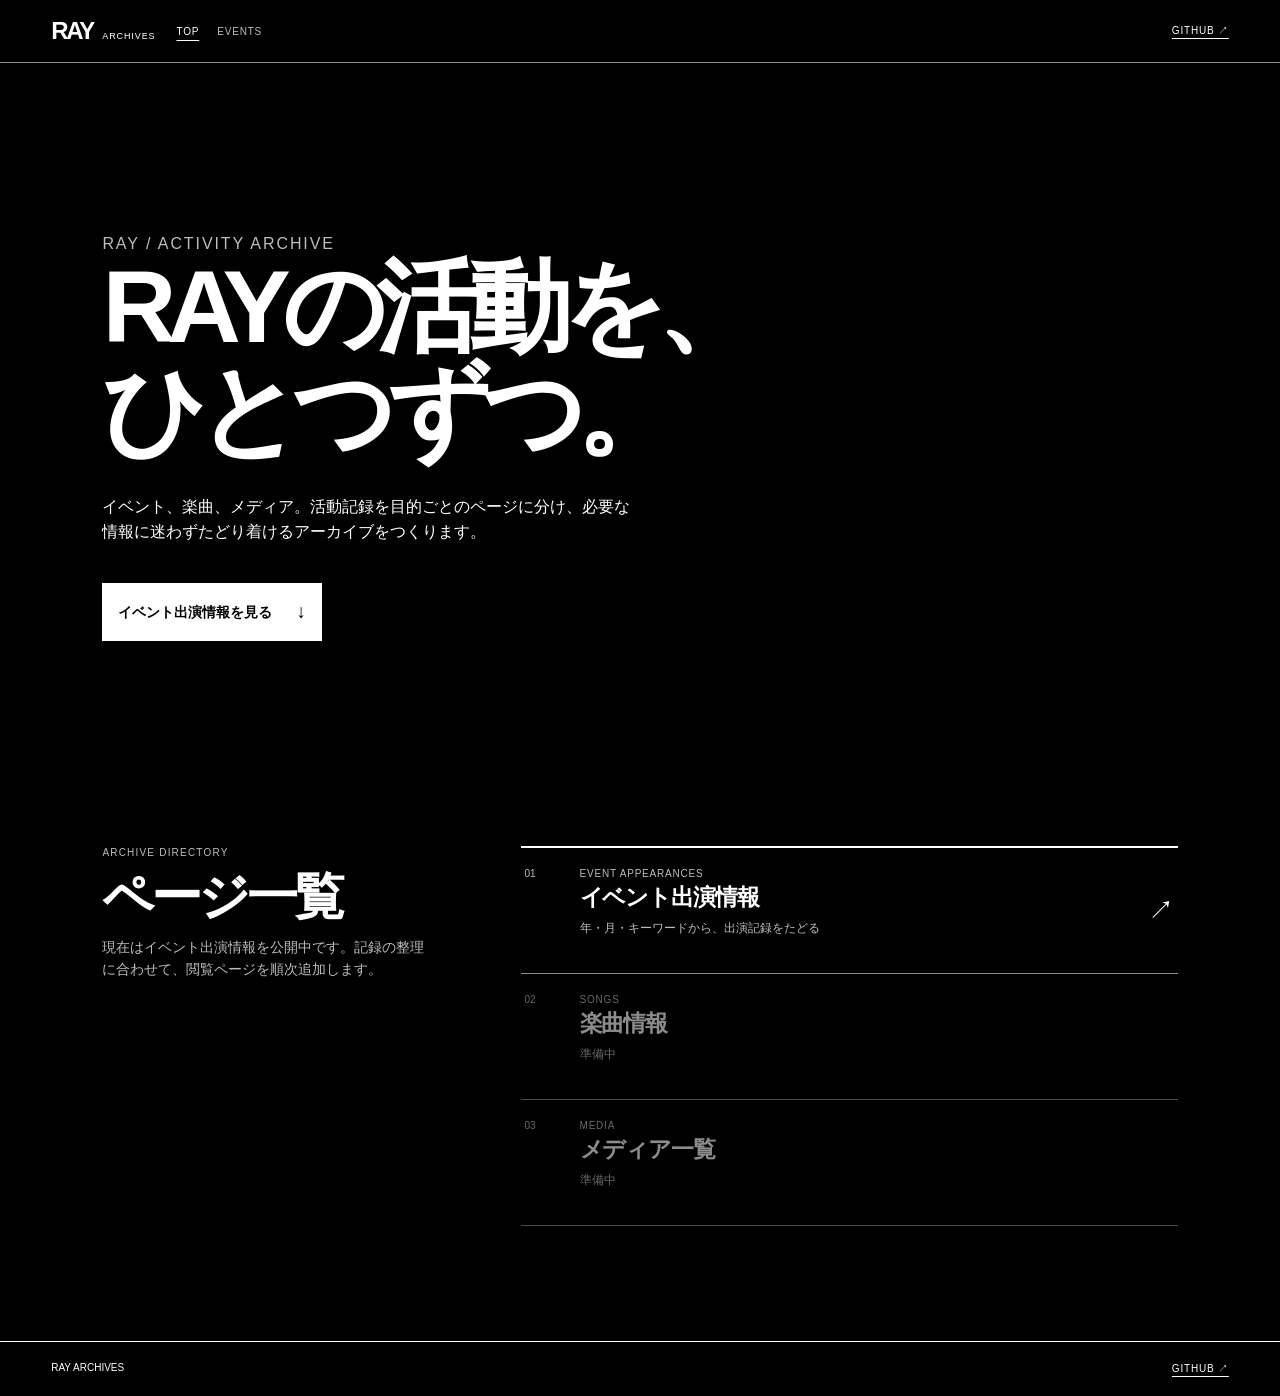
==== index.html @ 5d425201 "Refine event detail presentation" ====
<!doctype html>
<html lang="ja">
  <head>
    <meta charset="UTF-8" />
    <meta name="viewport" content="width=device-width, initial-scale=1.0" />
    <meta name="description" content="アイドルグループRAYの活動記録を分野ごとに閲覧できるアーカイブ" />
    <title>RAY Archives</title>
    <link rel="stylesheet" href="site.css?v=20261029-details" />
  </head>
  <body class="home-page">
    <a class="skip-link" href="#archive-pages">ページ一覧へ移動</a>
    <header class="site-header">
      <a class="wordmark" href="./" aria-label="RAY Archives トップ">RAY <span>ARCHIVES</span></a>
      <nav aria-label="主なページ"><a href="./" aria-current="page">TOP</a><a href="events/">EVENTS</a></nav>
      <a class="source-link" href="https://github.com/Hamaboh/RAY_Archives" target="_blank" rel="noreferrer">GITHUB ↗</a>
    </header>
    <main>
      <section class="home-hero" aria-labelledby="page-title"><p class="eyebrow">RAY / ACTIVITY ARCHIVE</p><h1 id="page-title">RAYの活動を、<br /><em>ひとつずつ。</em></h1><p>イベント、楽曲、メディア。活動記録を目的ごとのページに分け、必要な情報に迷わずたどり着けるアーカイブをつくります。</p><a class="primary-link" href="events/">イベント出演情報を見る <span>↓</span></a></section>
      <section id="archive-pages" class="archive-pages" aria-labelledby="archive-pages-title"><header><p class="eyebrow">ARCHIVE DIRECTORY</p><h2 id="archive-pages-title">ページ一覧</h2><p>現在はイベント出演情報を公開中です。記録の整理に合わせて、閲覧ページを順次追加します。</p></header><div class="page-grid"><a class="page-card page-card--active" href="events/"><span class="page-number">01</span><div><p>EVENT APPEARANCES</p><h3>イベント出演情報</h3><span class="page-card-copy">年・月・キーワードから、出演記録をたどる</span></div><b aria-hidden="true">↗</b></a><article class="page-card page-card--planned"><span class="page-number">02</span><div><p>SONGS</p><h3>楽曲情報</h3><span class="page-card-copy">準備中</span></div></article><article class="page-card page-card--planned"><span class="page-number">03</span><div><p>MEDIA</p><h3>メディア一覧</h3><span class="page-card-copy">準備中</span></div></article></div></section>
    </main>
    <footer><p>RAY ARCHIVES</p><a href="https://github.com/Hamaboh/RAY_Archives" target="_blank" rel="noreferrer">GITHUB ↗</a></footer>
  </body>
</html>
---- site.css ----
:root { --black:#000; --white:#fff; --line:rgba(255,255,255,.55); --subtle:rgba(255,255,255,.74); --max:1400px; }
* { box-sizing:border-box; }
html { scroll-behavior:smooth; }
body { margin:0; background:var(--black); color:var(--white); font:14px/1.6 "Meiryo UI",Meiryo,"Yu Gothic UI",sans-serif; }
a { color:inherit; }
button,input { font:inherit; }
.skip-link { position:fixed; z-index:60; top:-4rem; left:1rem; padding:.55rem .8rem; background:var(--white); color:var(--black); font-weight:700; }
.skip-link:focus { top:1rem; }

.site-header { position:sticky; top:0; z-index:40; display:flex; align-items:center; gap:21px; min-height:63px; padding:0 clamp(18px,4vw,60px); border-bottom:1px solid var(--line); background:rgba(0,0,0,.96); backdrop-filter:blur(14px); }
.wordmark { flex-shrink:0; text-decoration:none; font:800 24px/1 "Meiryo UI",Meiryo,sans-serif; letter-spacing:-.09em; }
.wordmark span { margin-left:5px; font:500 9px/1 "Meiryo UI",Meiryo,sans-serif; letter-spacing:.1em; }
.site-header nav { display:flex; gap:18px; }
.site-header nav a,.source-link,footer a { color:var(--subtle); font:500 10px "Meiryo UI",Meiryo,sans-serif; letter-spacing:.08em; text-decoration:none; }
.site-header nav a[aria-current="page"] { color:var(--white); text-decoration:underline; text-underline-offset:5px; }
.source-link { margin-left:auto; color:var(--white); text-decoration:underline; text-underline-offset:4px; }

main { max-width:var(--max); margin:auto; }
.eyebrow { margin:0 0 12px; color:var(--subtle); font:500 10px/1.3 "Meiryo UI",Meiryo,sans-serif; letter-spacing:.12em; }
.home-hero { padding:clamp(72px,11vw,180px) clamp(18px,8vw,125px) clamp(66px,9vw,130px); background:var(--black); }
.home-hero h1,.page-hero h1 { max-width:920px; margin:0; font:800 clamp(51px,8vw,115px)/1.02 "Meiryo UI",Meiryo,sans-serif; letter-spacing:-.09em; }
.home-hero h1 em { color:var(--white); font-style:normal; }
.home-hero > p { max-width:530px; margin:30px 0 0; font-size:16px; }
.primary-link { display:inline-flex; gap:24px; align-items:center; margin-top:38px; padding:13px 15px; border:1px solid var(--white); background:var(--white); color:var(--black); font-weight:700; text-decoration:none; }
.primary-link:hover { background:var(--black); color:var(--white); }
.primary-link span { font-size:19px; }

.archive-pages { display:grid; grid-template-columns:minmax(240px,.7fr) minmax(0,1.4fr); gap:clamp(30px,7vw,110px); padding:clamp(45px,7vw,105px) clamp(18px,8vw,125px) clamp(70px,9vw,135px); background:var(--black); }
.archive-pages h2 { margin:0; font:800 clamp(34px,4vw,57px)/1 "Meiryo UI",Meiryo,sans-serif; letter-spacing:-.07em; }
.archive-pages header > p:last-child { color:var(--subtle); }
.page-grid { border-top:2px solid var(--white); }
.page-card { display:grid; grid-template-columns:43px minmax(0,1fr) auto; gap:12px; min-height:126px; padding:20px 4px; border-bottom:1px solid var(--line); text-decoration:none; }
.page-card--active { cursor:pointer; }
.page-card--active:hover { margin:0 -14px; padding-right:18px; padding-left:18px; background:var(--white); color:var(--black); }
.page-number { color:var(--subtle); font:10px "Meiryo UI",Meiryo,sans-serif; }
.page-card p { margin:0 0 4px; color:var(--subtle); font:10px "Meiryo UI",Meiryo,sans-serif; letter-spacing:.08em; }
.page-card--active:hover p,.page-card--active:hover .page-number,.page-card--active:hover .page-card-copy { color:var(--black); }
.page-card h3 { margin:0; font:800 23px/1.25 "Meiryo UI",Meiryo,sans-serif; letter-spacing:-.045em; }
.page-card-copy { display:block; margin-top:7px; color:var(--subtle); font-size:12px; }
.page-card b { align-self:center; font:400 26px/1 "Meiryo UI",Meiryo,sans-serif; }
.page-card--planned { opacity:.55; }

.page-hero { display:grid; grid-template-columns:minmax(0,1fr) minmax(250px,.47fr); gap:clamp(35px,9vw,145px); align-items:end; padding:clamp(54px,8vw,120px) clamp(18px,8vw,125px) clamp(37px,5vw,70px); background:var(--black); }
.page-hero h1 { font-size:clamp(49px,7vw,96px); }
.page-hero--events h1 { color:var(--white); }
.hero-copy > p { margin:0; font-size:15px; }
.event-summary { display:flex; gap:26px; margin:32px 0 0; padding-top:14px; border-top:1px solid var(--line); }
.event-summary div { min-width:90px; }
.event-summary dt { color:var(--subtle); font:10px "Meiryo UI",Meiryo,sans-serif; letter-spacing:.07em; }
.event-summary dd { margin:2px 0 0; font:800 28px/1 "Meiryo UI",Meiryo,sans-serif; letter-spacing:-.06em; }

.event-controls { display:flex; justify-content:space-between; align-items:end; gap:25px; padding:18px clamp(18px,8vw,125px) 26px; background:var(--black); }
.search-box { display:grid; flex:1; max-width:630px; gap:5px; }
.search-box span { color:var(--subtle); font:10px "Meiryo UI",Meiryo,sans-serif; letter-spacing:.1em; }
.search-box input { width:100%; height:39px; padding:0 10px; border:1px solid var(--white); border-radius:0; outline:0; background:var(--black); color:var(--white); }
.search-box input:focus { box-shadow:0 0 0 2px var(--white); }
.control-note { margin-bottom:7px; color:var(--subtle); font-size:11px; }
.control-note kbd { padding:1px 4px; border:1px solid var(--white); background:var(--black); color:var(--white); font:10px "Meiryo UI",Meiryo,sans-serif; }

.event-layout { display:grid; grid-template-columns:minmax(250px,.32fr) minmax(0,1fr); align-items:start; gap:clamp(22px,4vw,56px); background:var(--black); }
.event-years { position:sticky; top:63px; max-height:calc(100vh - 63px); overflow-x:hidden; overflow-y:auto; padding:29px 0 36px clamp(18px,4vw,60px); background:var(--black); }
.year-nav { display:grid; gap:5px; margin-top:12px; }
.year-nav button { display:flex; justify-content:space-between; align-items:center; gap:10px; width:100%; padding:10px 14px; border:0; border-radius:3px; background:#111; color:var(--white); cursor:pointer; text-align:left; transition:background .16s ease,color .16s ease,transform .16s ease; }
.year-nav button[aria-current="true"],.year-nav button:hover { background:var(--white); color:var(--black); transform:translateX(3px); }
.year-nav span { font:700 13px/1.4 "Meiryo UI",Meiryo,sans-serif; }
.year-nav b { color:inherit; font:10px "Meiryo UI",Meiryo,sans-serif; }
.event-results { min-height:740px; padding:32px clamp(18px,5vw,82px) 95px 0; }
.results-header { padding:0 0 8px; }
.results-header h2 { margin:0; font:800 clamp(31px,4vw,55px)/1.05 "Meiryo UI",Meiryo,sans-serif; letter-spacing:-.075em; }
.results-header p:last-child { max-width:580px; margin:14px 0 0; color:var(--subtle); font-size:12px; }
.event-month { margin-top:31px; }
.event-month > header { display:flex; align-items:baseline; gap:10px; padding:0 0 5px; }
.event-month > header p,.event-month > header h3,.event-month > header span { margin:0; }
.event-month > header p,.event-month > header span { color:var(--subtle); font:10px "Meiryo UI",Meiryo,sans-serif; }
.event-month > header h3 { font:800 23px/1 "Meiryo UI",Meiryo,sans-serif; letter-spacing:-.06em; }
.event-month > header span { margin-left:auto!important; }
.event-records { display:grid; gap:5px; margin-top:9px; }
.event-card { display:grid; grid-template-columns:50px minmax(0,1fr) minmax(180px,.72fr); gap:12px; align-items:start; padding:9px 12px; border:0; border-radius:4px; background:rgba(255,255,255,.07); transition:background .16s ease,color .16s ease; }
.event-card:hover { background:var(--white); color:var(--black); }
.event-card time { display:grid; align-content:start; gap:0; color:var(--subtle); font:9px "Meiryo UI",Meiryo,sans-serif; }
.event-card time strong { color:var(--white); font:800 22px/.98 "Meiryo UI",Meiryo,sans-serif; letter-spacing:-.08em; }
.event-card:hover time,.event-card:hover time strong,.event-card:hover .event-venue { color:var(--black); }
.event-card time small { margin-top:2px; font:9px "Meiryo UI",Meiryo,sans-serif; }
.event-main h3 { margin:0; font:700 14px/1.4 "Meiryo UI",Meiryo,sans-serif; }
.event-venue { margin:1px 0 0; color:var(--subtle); font-size:11px; line-height:1.35; }
.event-side { align-self:center; min-width:0; }
.event-performers { display:flex; flex-wrap:wrap; justify-content:flex-end; gap:4px; margin:0; padding:0; list-style:none; }
.event-performers li { max-width:100%; padding:2px 5px; border:1px solid rgba(255,255,255,.34); border-radius:2px; color:var(--subtle); font-size:10px; line-height:1.25; overflow-wrap:anywhere; }
.event-card:hover .event-performers li { border-color:rgba(0,0,0,.42); color:var(--black); }
.event-status { display:inline-block; margin-left:7px; padding:1px 4px; border:1px solid var(--white); color:var(--white); font:9px "Meiryo UI",Meiryo,sans-serif; vertical-align:1px; }
.event-card:hover .event-status { border-color:var(--black); color:var(--black); }
.event-topics { margin-top:7px; padding:7px 9px; border-left:1px solid var(--line); background:rgba(255,255,255,.045); }
.event-topics p { margin:0 0 3px; color:var(--subtle); font:9px "Meiryo UI",Meiryo,sans-serif; letter-spacing:.1em; }
.event-topics ul { display:grid; gap:2px; margin:0; padding:0; list-style:none; }
.event-topics li { position:relative; padding-left:10px; color:var(--subtle); font-size:10px; line-height:1.4; }
.event-topics li::before { position:absolute; left:0; content:'·'; color:var(--white); }
.event-card:hover .event-topics { border-color:rgba(0,0,0,.5); background:rgba(0,0,0,.05); }
.event-card:hover .event-topics p,.event-card:hover .event-topics li { color:var(--black); }
.event-details { margin-top:3px; }
.event-details summary { width:max-content; color:var(--white); cursor:pointer; font-size:10px; text-decoration:underline; text-underline-offset:3px; }
.event-card:hover .event-details summary,.event-card:hover .event-source,.event-card:hover .event-details-grid dt { color:var(--black); }
.event-details-grid { display:grid; grid-template-columns:1fr; gap:8px; margin-top:9px; padding:10px; border:0; border-radius:3px; background:rgba(255,255,255,.1); }
.event-card:hover .event-details-grid { background:rgba(0,0,0,.08); }
.event-details-grid div { min-width:0; }
.event-details-grid dt { color:var(--subtle); font:9px "Meiryo UI",Meiryo,sans-serif; }
.event-details-grid dd { margin:2px 0 0; font-size:11px; line-height:1.5; overflow-wrap:anywhere; white-space:normal; }
.event-source { display:inline-block; margin-top:9px; color:var(--white); font:10px "Meiryo UI",Meiryo,sans-serif; text-underline-offset:4px; }
.empty-state { padding:48px 0; color:var(--subtle); }

footer { display:flex; justify-content:space-between; gap:20px; padding:20px clamp(18px,4vw,60px); border-top:1px solid var(--white); background:var(--black); color:var(--white); font:10px "Meiryo UI",Meiryo,sans-serif; }
footer p { margin:0; }
footer a { color:var(--white); text-decoration:underline; text-underline-offset:4px; }

@media (max-width:760px) {
  .site-header { min-height:57px; }
  .site-header nav { gap:12px; }
  .source-link { display:none; }
  .home-hero { padding-top:72px; }
  .home-hero > p { font-size:14px; }
  .archive-pages,.page-hero { grid-template-columns:1fr; gap:26px; }
  .archive-pages { padding-top:50px; }
  .page-hero { padding-top:57px; }
  .event-controls { display:block; }
  .control-note { margin-top:11px; }
  .event-layout { display:block; }
  .event-years { position:static; max-height:none; padding:24px 18px 0; }
  .year-nav { grid-template-columns:repeat(4,minmax(0,1fr)); gap:5px; }
  .year-nav button { min-height:42px; padding:9px 8px; }
  .year-nav button[data-year="all"] { grid-column:1 / -1; }
  .year-nav button[aria-current="true"],.year-nav button:hover { padding-left:8px; }
  .year-nav b { display:none; }
  .event-results { min-height:600px; padding:29px 18px 65px; }
  .event-month { margin-top:25px; }
  .event-card { grid-template-columns:46px minmax(0,1fr); gap:10px; }
  .event-card time strong { font-size:21px; }
  .event-side { grid-column:2; align-self:auto; }
  .event-performers { justify-content:flex-start; }
  footer { display:block; }
  footer>* { display:block; margin:7px 0!important; }
}
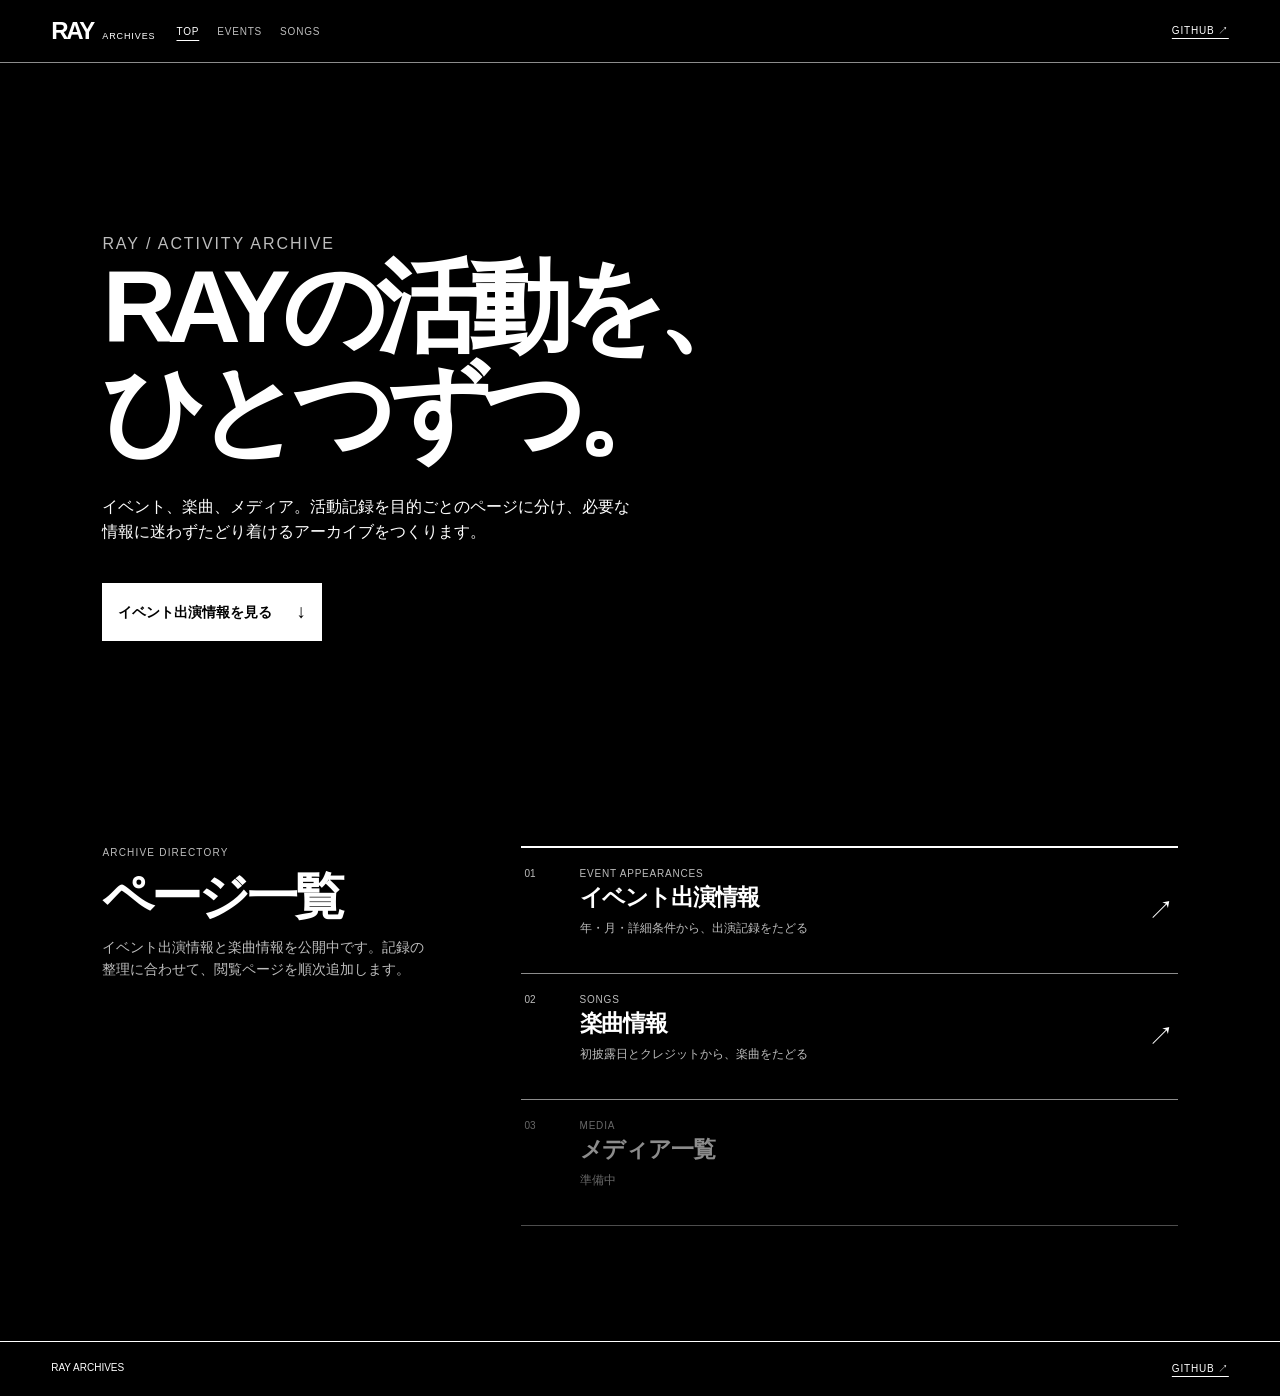
==== commit a15a8803: "Add song archive and sync event filters" ====
--- a/index.html
+++ b/index.html
@@ -11,12 +11,12 @@
     <a class="skip-link" href="#archive-pages">ページ一覧へ移動</a>
     <header class="site-header">
       <a class="wordmark" href="./" aria-label="RAY Archives トップ">RAY <span>ARCHIVES</span></a>
-      <nav aria-label="主なページ"><a href="./" aria-current="page">TOP</a><a href="events/">EVENTS</a></nav>
+      <nav aria-label="主なページ"><a href="./" aria-current="page">TOP</a><a href="events/">EVENTS</a><a href="songs/">SONGS</a></nav>
       <a class="source-link" href="https://github.com/Hamaboh/RAY_Archives" target="_blank" rel="noreferrer">GITHUB ↗</a>
     </header>
     <main>
       <section class="home-hero" aria-labelledby="page-title"><p class="eyebrow">RAY / ACTIVITY ARCHIVE</p><h1 id="page-title">RAYの活動を、<br /><em>ひとつずつ。</em></h1><p>イベント、楽曲、メディア。活動記録を目的ごとのページに分け、必要な情報に迷わずたどり着けるアーカイブをつくります。</p><a class="primary-link" href="events/">イベント出演情報を見る <span>↓</span></a></section>
-      <section id="archive-pages" class="archive-pages" aria-labelledby="archive-pages-title"><header><p class="eyebrow">ARCHIVE DIRECTORY</p><h2 id="archive-pages-title">ページ一覧</h2><p>現在はイベント出演情報を公開中です。記録の整理に合わせて、閲覧ページを順次追加します。</p></header><div class="page-grid"><a class="page-card page-card--active" href="events/"><span class="page-number">01</span><div><p>EVENT APPEARANCES</p><h3>イベント出演情報</h3><span class="page-card-copy">年・月・キーワードから、出演記録をたどる</span></div><b aria-hidden="true">↗</b></a><article class="page-card page-card--planned"><span class="page-number">02</span><div><p>SONGS</p><h3>楽曲情報</h3><span class="page-card-copy">準備中</span></div></article><article class="page-card page-card--planned"><span class="page-number">03</span><div><p>MEDIA</p><h3>メディア一覧</h3><span class="page-card-copy">準備中</span></div></article></div></section>
+      <section id="archive-pages" class="archive-pages" aria-labelledby="archive-pages-title"><header><p class="eyebrow">ARCHIVE DIRECTORY</p><h2 id="archive-pages-title">ページ一覧</h2><p>イベント出演情報と楽曲情報を公開中です。記録の整理に合わせて、閲覧ページを順次追加します。</p></header><div class="page-grid"><a class="page-card page-card--active" href="events/"><span class="page-number">01</span><div><p>EVENT APPEARANCES</p><h3>イベント出演情報</h3><span class="page-card-copy">年・月・詳細条件から、出演記録をたどる</span></div><b aria-hidden="true">↗</b></a><a class="page-card page-card--active" href="songs/"><span class="page-number">02</span><div><p>SONGS</p><h3>楽曲情報</h3><span class="page-card-copy">初披露日とクレジットから、楽曲をたどる</span></div><b aria-hidden="true">↗</b></a><article class="page-card page-card--planned"><span class="page-number">03</span><div><p>MEDIA</p><h3>メディア一覧</h3><span class="page-card-copy">準備中</span></div></article></div></section>
     </main>
     <footer><p>RAY ARCHIVES</p><a href="https://github.com/Hamaboh/RAY_Archives" target="_blank" rel="noreferrer">GITHUB ↗</a></footer>
   </body>
--- a/site.css
+++ b/site.css
@@ -3,7 +3,7 @@
 html { scroll-behavior:smooth; }
 body { margin:0; background:var(--black); color:var(--white); font:14px/1.6 "Meiryo UI",Meiryo,"Yu Gothic UI",sans-serif; }
 a { color:inherit; }
-button,input { font:inherit; }
+button,input,select { font:inherit; }
 .skip-link { position:fixed; z-index:60; top:-4rem; left:1rem; padding:.55rem .8rem; background:var(--white); color:var(--black); font-weight:700; }
 .skip-link:focus { top:1rem; }
 
@@ -41,7 +41,7 @@
 .page-card--planned { opacity:.55; }
 
 .page-hero { display:grid; grid-template-columns:minmax(0,1fr) minmax(250px,.47fr); gap:clamp(35px,9vw,145px); align-items:end; padding:clamp(54px,8vw,120px) clamp(18px,8vw,125px) clamp(37px,5vw,70px); background:var(--black); }
-.page-hero h1 { font-size:clamp(49px,7vw,96px); }
+.page-hero h1 { font-size:clamp(30px,3.8vw,52px); line-height:1.02; letter-spacing:-.07em; }
 .page-hero--events h1 { color:var(--white); }
 .hero-copy > p { margin:0; font-size:15px; }
 .event-summary { display:flex; gap:26px; margin:32px 0 0; padding-top:14px; border-top:1px solid var(--line); }
@@ -49,13 +49,65 @@
 .event-summary dt { color:var(--subtle); font:10px "Meiryo UI",Meiryo,sans-serif; letter-spacing:.07em; }
 .event-summary dd { margin:2px 0 0; font:800 28px/1 "Meiryo UI",Meiryo,sans-serif; letter-spacing:-.06em; }
 
-.event-controls { display:flex; justify-content:space-between; align-items:end; gap:25px; padding:18px clamp(18px,8vw,125px) 26px; background:var(--black); }
-.search-box { display:grid; flex:1; max-width:630px; gap:5px; }
-.search-box span { color:var(--subtle); font:10px "Meiryo UI",Meiryo,sans-serif; letter-spacing:.1em; }
-.search-box input { width:100%; height:39px; padding:0 10px; border:1px solid var(--white); border-radius:0; outline:0; background:var(--black); color:var(--white); }
-.search-box input:focus { box-shadow:0 0 0 2px var(--white); }
-.control-note { margin-bottom:7px; color:var(--subtle); font-size:11px; }
-.control-note kbd { padding:1px 4px; border:1px solid var(--white); background:var(--black); color:var(--white); font:10px "Meiryo UI",Meiryo,sans-serif; }
+.event-controls { padding:18px clamp(18px,8vw,125px) 30px; background:var(--black); }
+.filter-toolbar { display:flex; align-items:end; justify-content:space-between; gap:20px; }
+.filter-toolbar .eyebrow { margin-bottom:5px; }
+.filter-toolbar h2 { margin:0; font:800 clamp(23px,3vw,34px)/1.05 "Meiryo UI",Meiryo,sans-serif; letter-spacing:-.07em; }
+.filter-status { margin:7px 0 0; color:var(--subtle); font-size:11px; }
+.filter-reset { padding:7px 10px; border:1px solid var(--line); background:var(--black); color:var(--white); cursor:pointer; font-size:11px; }
+.filter-reset:hover,.filter-reset:focus-visible { border-color:var(--white); background:var(--white); color:var(--black); }
+.filter-launch { display:grid; grid-template-columns:1fr auto auto; align-items:center; width:min(560px,100%); margin-top:17px; padding:12px 13px; border:1px solid var(--line); background:rgba(255,255,255,.04); color:var(--white); cursor:pointer; text-align:left; }
+.filter-launch span { font:700 13px "Meiryo UI",Meiryo,sans-serif; }
+.filter-launch b { margin-right:14px; color:var(--subtle); font:10px "Meiryo UI",Meiryo,sans-serif; }
+.filter-launch i { font:20px/1 Arial,sans-serif; font-style:normal; }
+.filter-launch:hover,.filter-launch:focus-visible { border-color:var(--white); background:var(--white); color:var(--black); outline:0; }
+.filter-launch:hover b,.filter-launch:focus-visible b { color:var(--black); }
+.event-filter-dialog { width:min(780px,calc(100% - 32px)); max-height:calc(100dvh - 32px); padding:0; border:0; border-radius:7px; background:var(--black); color:var(--white); box-shadow:0 22px 70px rgba(0,0,0,.72),0 0 0 1px rgba(255,255,255,.16); }
+.event-filter-dialog::backdrop { background:rgba(0,0,0,.82); backdrop-filter:blur(3px); }
+.filter-dialog-head { display:flex; align-items:start; justify-content:space-between; gap:20px; padding:25px 28px 17px; }
+.filter-dialog-head .eyebrow { margin-bottom:5px; }
+.filter-dialog-head h2 { margin:0; font:800 clamp(24px,3vw,35px)/1 "Meiryo UI",Meiryo,sans-serif; letter-spacing:-.07em; }
+.filter-dialog-head p:not(.eyebrow) { margin:10px 0 0; color:var(--subtle); font-size:11px; line-height:1.7; }
+.filter-dialog-close { display:grid; flex:0 0 auto; place-items:center; width:34px; height:34px; border:0; border-radius:50%; background:rgba(255,255,255,.08); color:var(--white); cursor:pointer; font:23px/1 Arial,sans-serif; }
+.filter-dialog-close:hover,.filter-dialog-close:focus-visible { background:var(--white); color:var(--black); outline:0; }
+.filter-dialog-body { display:grid; grid-template-columns:1fr; gap:10px; overflow:auto; padding:0 14px 16px; }
+.filter-logic-group { display:flex; align-items:center; justify-content:space-between; gap:22px; padding:18px 20px; border:0; border-radius:5px; background:rgba(255,255,255,.07); }
+.filter-logic-group p { margin:0 0 4px; color:var(--subtle); font:9px "Meiryo UI",Meiryo,sans-serif; letter-spacing:.1em; }
+.filter-logic-group h3 { margin:0; font:800 16px/1 "Meiryo UI",Meiryo,sans-serif; letter-spacing:-.05em; }
+.filter-logic-group div > span { display:block; margin-top:6px; color:var(--subtle); font-size:10px; }
+.filter-logic-group select { min-width:192px; padding:8px 25px 8px 9px; border:0; border-radius:3px; outline:0; background:#000; color:var(--white); cursor:pointer; font:700 11px "Meiryo UI",Meiryo,sans-serif; }
+.filter-logic-group select:focus { background:var(--white); color:var(--black); }
+.filter-category { min-width:0; padding:19px 20px 20px; border:0; border-radius:5px; background:rgba(255,255,255,.035); }
+.filter-category--sets { grid-column:auto; }
+.filter-category header { display:flex; align-items:baseline; gap:10px; margin-bottom:12px; }
+.filter-category header p { margin:0; color:var(--subtle); font:9px "Meiryo UI",Meiryo,sans-serif; letter-spacing:.1em; }
+.filter-category h3 { margin:0; font:800 16px/1 "Meiryo UI",Meiryo,sans-serif; letter-spacing:-.05em; }
+.event-filters { display:grid; grid-template-columns:1fr; gap:5px; }
+.event-filter,.event-flag { position:relative; min-width:0; }
+.event-filter summary,.event-flag { display:flex; align-items:center; justify-content:space-between; gap:8px; min-height:42px; padding:8px 12px; border:0; border-radius:3px; background:rgba(255,255,255,.055); color:var(--white); cursor:pointer; list-style:none; }
+.event-filter summary::-webkit-details-marker { display:none; }
+.event-filter summary::after { content:'+'; order:3; color:var(--subtle); font-size:15px; line-height:1; }
+.event-filter[open] summary { border-color:var(--white); background:var(--white); color:var(--black); }
+.event-filter[open] summary::after { content:'−'; color:var(--black); }
+.event-filter summary span,.event-flag > span { min-width:0; font-size:11px; font-weight:700; overflow-wrap:anywhere; }
+.event-filter summary b { margin-left:auto; color:var(--subtle); font:10px "Meiryo UI",Meiryo,sans-serif; white-space:nowrap; }
+.event-filter[open] summary b { color:var(--black); }
+.event-filter-menu { position:static; min-width:0; margin-top:4px; padding:10px; border:0; border-radius:3px; background:rgba(0,0,0,.52); }
+.filter-value-logic { display:flex; align-items:center; justify-content:space-between; gap:10px; padding:7px 9px; border:0; border-radius:3px; background:rgba(255,255,255,.055); color:var(--subtle); font-size:10px; }
+.filter-value-logic select { max-width:150px; padding:4px 18px 4px 5px; border:0; border-radius:2px; outline:0; background:#000; color:var(--white); cursor:pointer; font-size:10px; }
+.filter-value-logic select:focus { background:var(--white); color:var(--black); }
+.filter-search input { width:100%; height:34px; padding:0 9px; border:0; border-radius:3px; outline:0; background:rgba(255,255,255,.055); color:var(--white); font-size:11px; }
+.filter-search { display:block; margin-top:8px; }
+.filter-search input:focus { background:rgba(255,255,255,.16); }
+.filter-options { max-height:236px; margin-top:7px; overflow:auto; }
+.filter-option { display:flex; align-items:start; gap:7px; padding:5px 3px; color:var(--subtle); cursor:pointer; font-size:11px; line-height:1.35; }
+.filter-option:hover { color:var(--white); background:rgba(255,255,255,.08); }
+.filter-option input { flex:0 0 auto; margin:2px 0 0; accent-color:#fff; }
+.filter-more { margin:8px 3px 2px; color:var(--subtle); font-size:10px; line-height:1.4; }
+.event-flag { cursor:default; }
+.event-flag select { max-width:86px; padding:4px 18px 4px 5px; border:0; border-radius:2px; outline:0; background:#000; color:var(--white); cursor:pointer; font-size:10px; }
+.event-flag select:focus { background:var(--white); color:var(--black); }
+.visually-hidden { position:absolute; width:1px; height:1px; padding:0; overflow:hidden; clip:rect(0,0,0,0); white-space:nowrap; border:0; }
 
 .event-layout { display:grid; grid-template-columns:minmax(250px,.32fr) minmax(0,1fr); align-items:start; gap:clamp(22px,4vw,56px); background:var(--black); }
 .event-years { position:sticky; top:63px; max-height:calc(100vh - 63px); overflow-x:hidden; overflow-y:auto; padding:29px 0 36px clamp(18px,4vw,60px); background:var(--black); }
@@ -66,7 +118,7 @@
 .year-nav b { color:inherit; font:10px "Meiryo UI",Meiryo,sans-serif; }
 .event-results { min-height:740px; padding:32px clamp(18px,5vw,82px) 95px 0; }
 .results-header { padding:0 0 8px; }
-.results-header h2 { margin:0; font:800 clamp(31px,4vw,55px)/1.05 "Meiryo UI",Meiryo,sans-serif; letter-spacing:-.075em; }
+.results-header h2 { margin:0; font:800 clamp(25px,2.8vw,39px)/1.08 "Meiryo UI",Meiryo,sans-serif; letter-spacing:-.065em; }
 .results-header p:last-child { max-width:580px; margin:14px 0 0; color:var(--subtle); font-size:12px; }
 .event-month { margin-top:31px; }
 .event-month > header { display:flex; align-items:baseline; gap:10px; padding:0 0 5px; }
@@ -75,37 +127,90 @@
 .event-month > header h3 { font:800 23px/1 "Meiryo UI",Meiryo,sans-serif; letter-spacing:-.06em; }
 .event-month > header span { margin-left:auto!important; }
 .event-records { display:grid; gap:5px; margin-top:9px; }
-.event-card { display:grid; grid-template-columns:50px minmax(0,1fr) minmax(180px,.72fr); gap:12px; align-items:start; padding:9px 12px; border:0; border-radius:4px; background:rgba(255,255,255,.07); transition:background .16s ease,color .16s ease; }
+.event-card { display:grid; grid-template-columns:50px minmax(0,1fr); gap:12px; align-items:start; padding:9px 12px; border:0; border-radius:4px; background:rgba(255,255,255,.07); transition:background .16s ease,color .16s ease; }
+.event-card--one-man { box-shadow:inset 0 0 0 1px rgba(226,76,76,.72); }
 .event-card:hover { background:var(--white); color:var(--black); }
 .event-card time { display:grid; align-content:start; gap:0; color:var(--subtle); font:9px "Meiryo UI",Meiryo,sans-serif; }
 .event-card time strong { color:var(--white); font:800 22px/.98 "Meiryo UI",Meiryo,sans-serif; letter-spacing:-.08em; }
 .event-card:hover time,.event-card:hover time strong,.event-card:hover .event-venue { color:var(--black); }
 .event-card time small { margin-top:2px; font:9px "Meiryo UI",Meiryo,sans-serif; }
+.event-card-summary { display:grid; grid-template-columns:minmax(0,1fr) minmax(82px,.12fr); gap:12px; align-items:center; }
 .event-main h3 { margin:0; font:700 14px/1.4 "Meiryo UI",Meiryo,sans-serif; }
 .event-venue { margin:1px 0 0; color:var(--subtle); font-size:11px; line-height:1.35; }
-.event-side { align-self:center; min-width:0; }
 .event-performers { display:flex; flex-wrap:wrap; justify-content:flex-end; gap:4px; margin:0; padding:0; list-style:none; }
 .event-performers li { max-width:100%; padding:2px 5px; border:1px solid rgba(255,255,255,.34); border-radius:2px; color:var(--subtle); font-size:10px; line-height:1.25; overflow-wrap:anywhere; }
 .event-card:hover .event-performers li { border-color:rgba(0,0,0,.42); color:var(--black); }
 .event-status { display:inline-block; margin-left:7px; padding:1px 4px; border:1px solid var(--white); color:var(--white); font:9px "Meiryo UI",Meiryo,sans-serif; vertical-align:1px; }
 .event-card:hover .event-status { border-color:var(--black); color:var(--black); }
-.event-topics { margin-top:7px; padding:7px 9px; border-left:1px solid var(--line); background:rgba(255,255,255,.045); }
+.event-topics { margin-top:7px; padding:7px 9px; background:rgba(255,255,255,.045); }
 .event-topics p { margin:0 0 3px; color:var(--subtle); font:9px "Meiryo UI",Meiryo,sans-serif; letter-spacing:.1em; }
 .event-topics ul { display:grid; gap:2px; margin:0; padding:0; list-style:none; }
-.event-topics li { position:relative; padding-left:10px; color:var(--subtle); font-size:10px; line-height:1.4; }
-.event-topics li::before { position:absolute; left:0; content:'·'; color:var(--white); }
+.event-topics li { padding-left:10px; color:var(--subtle); font-size:10px; line-height:1.4; }
 .event-card:hover .event-topics { border-color:rgba(0,0,0,.5); background:rgba(0,0,0,.05); }
 .event-card:hover .event-topics p,.event-card:hover .event-topics li { color:var(--black); }
 .event-details { margin-top:3px; }
 .event-details summary { width:max-content; color:var(--white); cursor:pointer; font-size:10px; text-decoration:underline; text-underline-offset:3px; }
-.event-card:hover .event-details summary,.event-card:hover .event-source,.event-card:hover .event-details-grid dt { color:var(--black); }
-.event-details-grid { display:grid; grid-template-columns:1fr; gap:8px; margin-top:9px; padding:10px; border:0; border-radius:3px; background:rgba(255,255,255,.1); }
-.event-card:hover .event-details-grid { background:rgba(0,0,0,.08); }
+.event-card:hover .event-details summary,.event-card:hover .event-source,.event-card:hover .event-details-grid dt,.event-card:hover .setlist-heading,.event-card:hover .setlist-tracks b { color:var(--black); }
+.event-detail-content { margin-top:9px; }
+.event-detail-content--with-setlist { display:grid; grid-template-columns:minmax(0,1fr) minmax(0,1fr); gap:8px; align-items:start; }
+.event-details-grid,.event-setlists { min-width:0; padding:10px; border:0; border-radius:3px; background:rgba(255,255,255,.1); }
+.event-details-grid { display:grid; grid-template-columns:1fr; gap:8px; }
+.event-card:hover .event-details-grid,.event-card:hover .event-setlists { background:rgba(0,0,0,.08); }
 .event-details-grid div { min-width:0; }
 .event-details-grid dt { color:var(--subtle); font:9px "Meiryo UI",Meiryo,sans-serif; }
 .event-details-grid dd { margin:2px 0 0; font-size:11px; line-height:1.5; overflow-wrap:anywhere; white-space:normal; }
+.event-setlists { min-width:0; }
+.setlist-heading { margin:0 0 6px; color:var(--subtle); font:9px "Meiryo UI",Meiryo,sans-serif; letter-spacing:.1em; }
+.setlist-group + .setlist-group { margin-top:10px; padding-top:9px; border-top:1px solid rgba(255,255,255,.16); }
+.event-card:hover .setlist-group + .setlist-group { border-color:rgba(0,0,0,.16); }
+.setlist-type { margin:0; font-size:10px; font-weight:700; line-height:1.45; overflow-wrap:anywhere; }
+.setlist-form { margin-left:4px; color:rgba(255,255,255,.58); font-size:9px; font-weight:400; letter-spacing:0; }
+.event-card:hover .setlist-form { color:#454545; }
+.setlist-tracks { display:grid; gap:2px; margin:5px 0 0; padding:0; list-style:none; }
+.setlist-tracks li { display:grid; grid-template-columns:18px minmax(0,1fr); gap:5px; align-items:baseline; font-size:10px; line-height:1.45; }
+.setlist-tracks b { color:var(--subtle); font:9px "Meiryo UI",Meiryo,sans-serif; text-align:right; }
+.setlist-tracks span { min-width:0; overflow-wrap:anywhere; }
 .event-source { display:inline-block; margin-top:9px; color:var(--white); font:10px "Meiryo UI",Meiryo,sans-serif; text-underline-offset:4px; }
+.event-purchase-benefits { margin-top:10px; padding:10px; border-radius:3px; background:rgba(255,255,255,.1); }
+.event-purchase-benefits p { margin:0 0 5px; color:var(--subtle); font:9px "Meiryo UI",Meiryo,sans-serif; letter-spacing:.1em; }
+.event-purchase-benefits ul { display:grid; gap:3px; margin:0; padding:0; list-style:none; }
+.event-purchase-benefits li { color:var(--white); font-size:10px; line-height:1.45; overflow-wrap:anywhere; }
+.event-card:hover .event-purchase-benefits { background:rgba(0,0,0,.08); }
+.event-card:hover .event-purchase-benefits p,.event-card:hover .event-purchase-benefits li { color:var(--black); }
 .empty-state { padding:48px 0; color:var(--subtle); }
+
+.song-summary { gap:20px; }
+.song-summary div { min-width:64px; }
+.song-controls { display:grid; grid-template-columns:minmax(180px,.5fr) minmax(0,1fr); gap:clamp(24px,6vw,90px); align-items:end; padding:18px clamp(18px,8vw,125px) 35px; background:var(--black); }
+.song-controls-copy .eyebrow { margin-bottom:5px; }
+.song-controls-copy h2 { margin:0; font:800 clamp(23px,3vw,34px)/1.05 "Meiryo UI",Meiryo,sans-serif; letter-spacing:-.07em; }
+.song-controls-copy p:last-child { margin:7px 0 0; color:var(--subtle); font-size:11px; }
+.song-filter-fields { display:grid; grid-template-columns:minmax(190px,1.35fr) minmax(120px,.7fr) minmax(110px,.58fr); gap:7px; }
+.song-filter-fields label { display:grid; gap:5px; min-width:0; color:var(--subtle); font:9px/1 "Meiryo UI",Meiryo,sans-serif; letter-spacing:.09em; }
+.song-filter-fields input,.song-filter-fields select { width:100%; min-width:0; height:37px; padding:0 10px; border:1px solid var(--line); border-radius:3px; outline:0; background:#080808; color:var(--white); font:12px "Meiryo UI",Meiryo,sans-serif; letter-spacing:0; }
+.song-filter-fields input:focus,.song-filter-fields select:focus { border-color:var(--white); background:#161616; }
+.song-results { min-height:680px; padding:32px clamp(18px,8vw,125px) 95px; background:var(--black); }
+.song-results .results-header { max-width:600px; }
+.song-year { margin-top:36px; }
+.song-year > header { display:flex; align-items:baseline; gap:10px; padding-bottom:7px; }
+.song-year > header h3,.song-year > header span { margin:0; }
+.song-year > header h3 { font:800 24px/1 "Meiryo UI",Meiryo,sans-serif; letter-spacing:-.06em; }
+.song-year > header span { margin-left:auto; color:var(--subtle); font:10px "Meiryo UI",Meiryo,sans-serif; letter-spacing:.06em; }
+.song-cards { display:grid; grid-template-columns:repeat(2,minmax(0,1fr)); gap:5px; }
+.song-card { min-width:0; padding:14px 15px; border:0; border-radius:4px; background:rgba(255,255,255,.07); transition:background .16s ease,color .16s ease; }
+.song-card:hover { background:var(--white); color:var(--black); }
+.song-date { margin:0 0 7px; color:var(--subtle); font:10px "Meiryo UI",Meiryo,sans-serif; letter-spacing:.02em; }
+.song-card h3 { margin:0; font:800 clamp(16px,1.65vw,21px)/1.28 "Meiryo UI",Meiryo,sans-serif; letter-spacing:-.05em; overflow-wrap:anywhere; }
+.song-meta { margin:5px 0 0; color:var(--subtle); font-size:10px; overflow-wrap:anywhere; }
+.song-card:hover .song-date,.song-card:hover .song-meta { color:#333; }
+.song-credits { margin-top:13px; }
+.song-credits summary { width:max-content; cursor:pointer; font-size:10px; text-decoration:underline; text-underline-offset:3px; }
+.song-credits dl { display:grid; grid-template-columns:repeat(2,minmax(0,1fr)); gap:8px 16px; margin:10px 0 0; padding-top:10px; border-top:1px solid rgba(255,255,255,.22); }
+.song-credits div { min-width:0; }
+.song-credits dt { color:var(--subtle); font:9px "Meiryo UI",Meiryo,sans-serif; }
+.song-credits dd { margin:2px 0 0; font-size:10px; line-height:1.5; overflow-wrap:anywhere; }
+.song-card:hover .song-credits dl { border-color:rgba(0,0,0,.22); }
+.song-card:hover .song-credits dt { color:#333; }
 
 footer { display:flex; justify-content:space-between; gap:20px; padding:20px clamp(18px,4vw,60px); border-top:1px solid var(--white); background:var(--black); color:var(--white); font:10px "Meiryo UI",Meiryo,sans-serif; }
 footer p { margin:0; }
@@ -120,8 +225,16 @@
   .archive-pages,.page-hero { grid-template-columns:1fr; gap:26px; }
   .archive-pages { padding-top:50px; }
   .page-hero { padding-top:57px; }
-  .event-controls { display:block; }
-  .control-note { margin-top:11px; }
+  .event-controls { padding-top:20px; }
+  .filter-toolbar { align-items:start; }
+  .filter-dialog-head { padding:20px 18px 17px; }
+  .filter-dialog-body { grid-template-columns:1fr; }
+  .filter-logic-group { grid-column:auto; align-items:start; padding:17px 18px; }
+  .filter-logic-group select { min-width:0; max-width:145px; }
+  .filter-category,.filter-category:nth-child(even),.filter-category--sets { grid-column:auto; padding:19px 18px; border-right:0; }
+  .filter-logic-group + .filter-category,.filter-logic-group + .filter-category + .filter-category { border-right:0; }
+  .event-filters { grid-template-columns:1fr; }
+  .event-filter-menu { min-width:0; }
   .event-layout { display:block; }
   .event-years { position:static; max-height:none; padding:24px 18px 0; }
   .year-nav { grid-template-columns:repeat(4,minmax(0,1fr)); gap:5px; }
@@ -130,11 +243,17 @@
   .year-nav button[aria-current="true"],.year-nav button:hover { padding-left:8px; }
   .year-nav b { display:none; }
   .event-results { min-height:600px; padding:29px 18px 65px; }
+  .song-controls { grid-template-columns:1fr; padding:22px 18px 28px; }
+  .song-filter-fields { grid-template-columns:1fr 1fr; }
+  .song-search { grid-column:1 / -1; }
+  .song-results { min-height:0; padding:28px 18px 70px; }
+  .song-cards { grid-template-columns:1fr; }
   .event-month { margin-top:25px; }
   .event-card { grid-template-columns:46px minmax(0,1fr); gap:10px; }
   .event-card time strong { font-size:21px; }
-  .event-side { grid-column:2; align-self:auto; }
+  .event-card-summary { grid-template-columns:1fr; gap:5px; }
   .event-performers { justify-content:flex-start; }
+  .event-detail-content--with-setlist { grid-template-columns:1fr; }
   footer { display:block; }
   footer>* { display:block; margin:7px 0!important; }
 }
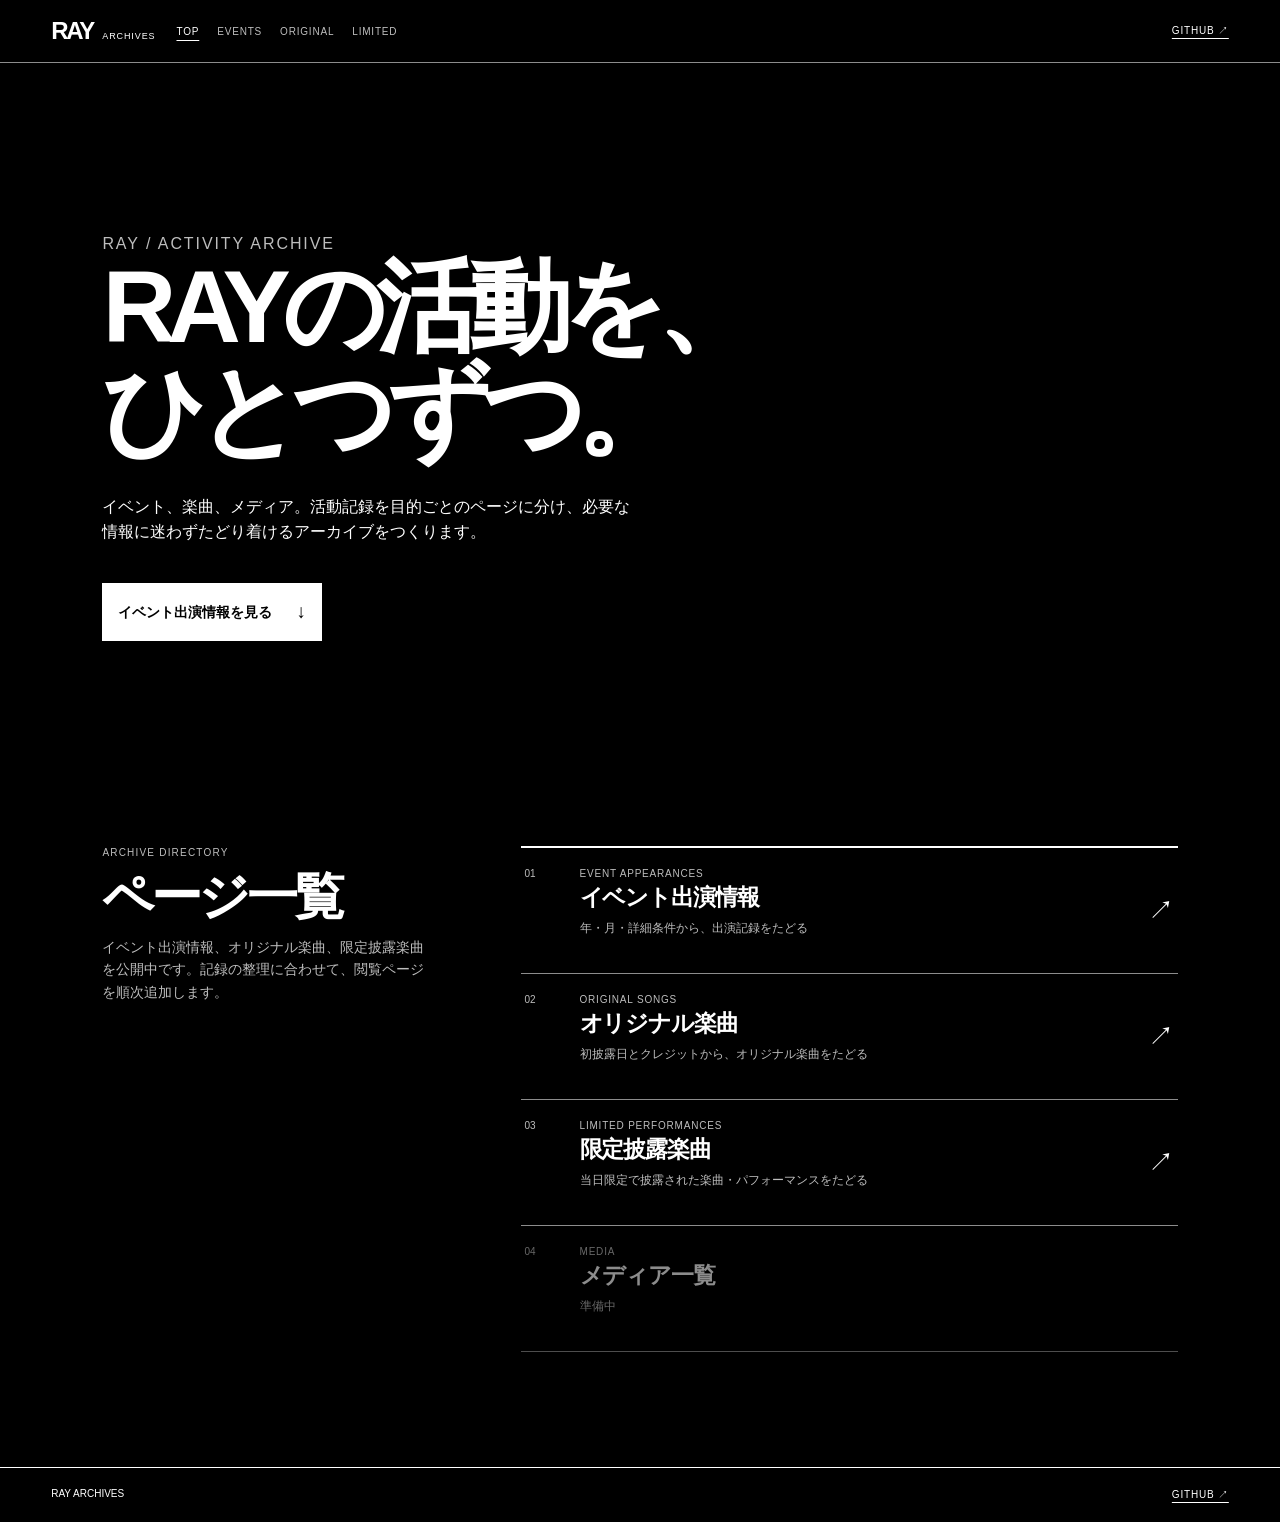
==== commit 610ebe64: "Add limited performance song archive" ====
--- a/index.html
+++ b/index.html
@@ -5,18 +5,18 @@
     <meta name="viewport" content="width=device-width, initial-scale=1.0" />
     <meta name="description" content="アイドルグループRAYの活動記録を分野ごとに閲覧できるアーカイブ" />
     <title>RAY Archives</title>
-    <link rel="stylesheet" href="site.css?v=20261029-details" />
+    <link rel="stylesheet" href="site.css?v=20261107-song-pages" />
   </head>
   <body class="home-page">
     <a class="skip-link" href="#archive-pages">ページ一覧へ移動</a>
     <header class="site-header">
       <a class="wordmark" href="./" aria-label="RAY Archives トップ">RAY <span>ARCHIVES</span></a>
-      <nav aria-label="主なページ"><a href="./" aria-current="page">TOP</a><a href="events/">EVENTS</a><a href="songs/">SONGS</a></nav>
+      <nav aria-label="主なページ"><a href="./" aria-current="page">TOP</a><a href="events/">EVENTS</a><a href="songs/">ORIGINAL</a><a href="limited-songs/">LIMITED</a></nav>
       <a class="source-link" href="https://github.com/Hamaboh/RAY_Archives" target="_blank" rel="noreferrer">GITHUB ↗</a>
     </header>
     <main>
       <section class="home-hero" aria-labelledby="page-title"><p class="eyebrow">RAY / ACTIVITY ARCHIVE</p><h1 id="page-title">RAYの活動を、<br /><em>ひとつずつ。</em></h1><p>イベント、楽曲、メディア。活動記録を目的ごとのページに分け、必要な情報に迷わずたどり着けるアーカイブをつくります。</p><a class="primary-link" href="events/">イベント出演情報を見る <span>↓</span></a></section>
-      <section id="archive-pages" class="archive-pages" aria-labelledby="archive-pages-title"><header><p class="eyebrow">ARCHIVE DIRECTORY</p><h2 id="archive-pages-title">ページ一覧</h2><p>イベント出演情報と楽曲情報を公開中です。記録の整理に合わせて、閲覧ページを順次追加します。</p></header><div class="page-grid"><a class="page-card page-card--active" href="events/"><span class="page-number">01</span><div><p>EVENT APPEARANCES</p><h3>イベント出演情報</h3><span class="page-card-copy">年・月・詳細条件から、出演記録をたどる</span></div><b aria-hidden="true">↗</b></a><a class="page-card page-card--active" href="songs/"><span class="page-number">02</span><div><p>SONGS</p><h3>楽曲情報</h3><span class="page-card-copy">初披露日とクレジットから、楽曲をたどる</span></div><b aria-hidden="true">↗</b></a><article class="page-card page-card--planned"><span class="page-number">03</span><div><p>MEDIA</p><h3>メディア一覧</h3><span class="page-card-copy">準備中</span></div></article></div></section>
+      <section id="archive-pages" class="archive-pages" aria-labelledby="archive-pages-title"><header><p class="eyebrow">ARCHIVE DIRECTORY</p><h2 id="archive-pages-title">ページ一覧</h2><p>イベント出演情報、オリジナル楽曲、限定披露楽曲を公開中です。記録の整理に合わせて、閲覧ページを順次追加します。</p></header><div class="page-grid"><a class="page-card page-card--active" href="events/"><span class="page-number">01</span><div><p>EVENT APPEARANCES</p><h3>イベント出演情報</h3><span class="page-card-copy">年・月・詳細条件から、出演記録をたどる</span></div><b aria-hidden="true">↗</b></a><a class="page-card page-card--active" href="songs/"><span class="page-number">02</span><div><p>ORIGINAL SONGS</p><h3>オリジナル楽曲</h3><span class="page-card-copy">初披露日とクレジットから、オリジナル楽曲をたどる</span></div><b aria-hidden="true">↗</b></a><a class="page-card page-card--active" href="limited-songs/"><span class="page-number">03</span><div><p>LIMITED PERFORMANCES</p><h3>限定披露楽曲</h3><span class="page-card-copy">当日限定で披露された楽曲・パフォーマンスをたどる</span></div><b aria-hidden="true">↗</b></a><article class="page-card page-card--planned"><span class="page-number">04</span><div><p>MEDIA</p><h3>メディア一覧</h3><span class="page-card-copy">準備中</span></div></article></div></section>
     </main>
     <footer><p>RAY ARCHIVES</p><a href="https://github.com/Hamaboh/RAY_Archives" target="_blank" rel="noreferrer">GITHUB ↗</a></footer>
   </body>
--- a/site.css
+++ b/site.css
@@ -185,30 +185,40 @@
 .song-controls-copy .eyebrow { margin-bottom:5px; }
 .song-controls-copy h2 { margin:0; font:800 clamp(23px,3vw,34px)/1.05 "Meiryo UI",Meiryo,sans-serif; letter-spacing:-.07em; }
 .song-controls-copy p:last-child { margin:7px 0 0; color:var(--subtle); font-size:11px; }
-.song-filter-fields { display:grid; grid-template-columns:minmax(190px,1.35fr) minmax(120px,.7fr) minmax(110px,.58fr); gap:7px; }
-.song-filter-fields label { display:grid; gap:5px; min-width:0; color:var(--subtle); font:9px/1 "Meiryo UI",Meiryo,sans-serif; letter-spacing:.09em; }
+.song-filter-fields { display:grid; grid-template-columns:minmax(180px,1.22fr) minmax(156px,.9fr) minmax(120px,.7fr) minmax(110px,.58fr); gap:7px; }
+.song-filter-fields label,.song-search-scope { display:grid; gap:5px; min-width:0; margin:0; padding:0; border:0; color:var(--subtle); font:9px/1 "Meiryo UI",Meiryo,sans-serif; letter-spacing:.09em; }
+.song-search-scope legend { padding:0; }
 .song-filter-fields input,.song-filter-fields select { width:100%; min-width:0; height:37px; padding:0 10px; border:1px solid var(--line); border-radius:3px; outline:0; background:#080808; color:var(--white); font:12px "Meiryo UI",Meiryo,sans-serif; letter-spacing:0; }
 .song-filter-fields input:focus,.song-filter-fields select:focus { border-color:var(--white); background:#161616; }
+.song-search-scope > div { display:grid; grid-template-columns:1fr 1fr; min-width:0; height:37px; border:1px solid var(--line); border-radius:3px; overflow:hidden; }
+.song-search-scope button { min-width:0; border:0; border-right:1px solid var(--line); background:#080808; color:var(--subtle); cursor:pointer; font:11px "Meiryo UI",Meiryo,sans-serif; }
+.song-search-scope button:last-child { border-right:0; }
+.song-search-scope button[aria-pressed="true"] { background:var(--white); color:var(--black); font-weight:700; }
+.song-search-scope button:focus-visible { outline:1px solid var(--white); outline-offset:-3px; }
 .song-results { min-height:680px; padding:32px clamp(18px,8vw,125px) 95px; background:var(--black); }
 .song-results .results-header { max-width:600px; }
-.song-year { margin-top:36px; }
-.song-year > header { display:flex; align-items:baseline; gap:10px; padding-bottom:7px; }
-.song-year > header h3,.song-year > header span { margin:0; }
-.song-year > header h3 { font:800 24px/1 "Meiryo UI",Meiryo,sans-serif; letter-spacing:-.06em; }
-.song-year > header span { margin-left:auto; color:var(--subtle); font:10px "Meiryo UI",Meiryo,sans-serif; letter-spacing:.06em; }
-.song-cards { display:grid; grid-template-columns:repeat(2,minmax(0,1fr)); gap:5px; }
-.song-card { min-width:0; padding:14px 15px; border:0; border-radius:4px; background:rgba(255,255,255,.07); transition:background .16s ease,color .16s ease; }
+.song-artist { margin-top:38px; }
+.song-artist > header { display:flex; align-items:baseline; gap:10px; padding-bottom:8px; }
+.song-artist > header h3,.song-artist > header span { margin:0; }
+.song-artist > header h3 { font:800 24px/1 "Meiryo UI",Meiryo,sans-serif; letter-spacing:-.06em; }
+.song-artist > header span { margin-left:auto; color:var(--subtle); font:10px "Meiryo UI",Meiryo,sans-serif; letter-spacing:.06em; }
+.song-cards { display:grid; grid-template-columns:1fr; gap:5px; }
+.song-card { min-width:0; padding:9px 15px; border:0; border-radius:4px; background:rgba(255,255,255,.07); transition:background .16s ease,color .16s ease; }
 .song-card:hover { background:var(--white); color:var(--black); }
-.song-date { margin:0 0 7px; color:var(--subtle); font:10px "Meiryo UI",Meiryo,sans-serif; letter-spacing:.02em; }
-.song-card h3 { margin:0; font:800 clamp(16px,1.65vw,21px)/1.28 "Meiryo UI",Meiryo,sans-serif; letter-spacing:-.05em; overflow-wrap:anywhere; }
-.song-meta { margin:5px 0 0; color:var(--subtle); font-size:10px; overflow-wrap:anywhere; }
-.song-card:hover .song-date,.song-card:hover .song-meta { color:#333; }
-.song-credits { margin-top:13px; }
+.song-card-main { display:grid; grid-template-columns:minmax(120px,.5fr) minmax(240px,1.65fr) minmax(100px,.46fr) minmax(120px,.56fr); align-items:center; gap:8px 18px; }
+.song-date { margin:0; color:var(--subtle); font:10px "Meiryo UI",Meiryo,sans-serif; letter-spacing:.02em; }
+.song-card h3 { margin:0; font:800 clamp(15px,1.5vw,20px)/1.2 "Meiryo UI",Meiryo,sans-serif; letter-spacing:-.05em; overflow-wrap:anywhere; }
+.song-meta { display:contents; margin:0; }
+.song-meta div { min-width:0; }
+.song-meta dt { color:var(--subtle); font:9px/1 "Meiryo UI",Meiryo,sans-serif; letter-spacing:.06em; }
+.song-meta dd { margin:3px 0 0; font:600 12px/1.25 "Meiryo UI",Meiryo,sans-serif; overflow-wrap:anywhere; }
+.song-card:hover .song-date,.song-card:hover .song-meta dt { color:#333; }
+.song-credits { margin-top:7px; }
 .song-credits summary { width:max-content; cursor:pointer; font-size:10px; text-decoration:underline; text-underline-offset:3px; }
-.song-credits dl { display:grid; grid-template-columns:repeat(2,minmax(0,1fr)); gap:8px 16px; margin:10px 0 0; padding-top:10px; border-top:1px solid rgba(255,255,255,.22); }
-.song-credits div { min-width:0; }
+.song-credits dl { display:grid; grid-template-columns:1fr; gap:5px; margin:7px 0 0; padding-top:7px; border-top:1px solid rgba(255,255,255,.22); }
+.song-credits div { display:grid; grid-template-columns:minmax(96px,130px) minmax(0,1fr); gap:12px; align-items:baseline; min-width:0; }
 .song-credits dt { color:var(--subtle); font:9px "Meiryo UI",Meiryo,sans-serif; }
-.song-credits dd { margin:2px 0 0; font-size:10px; line-height:1.5; overflow-wrap:anywhere; }
+.song-credits dd { margin:0; font-size:11px; line-height:1.4; overflow-wrap:anywhere; }
 .song-card:hover .song-credits dl { border-color:rgba(0,0,0,.22); }
 .song-card:hover .song-credits dt { color:#333; }
 
@@ -246,8 +256,10 @@
   .song-controls { grid-template-columns:1fr; padding:22px 18px 28px; }
   .song-filter-fields { grid-template-columns:1fr 1fr; }
   .song-search { grid-column:1 / -1; }
+  .song-search-scope { grid-column:1 / -1; }
   .song-results { min-height:0; padding:28px 18px 70px; }
-  .song-cards { grid-template-columns:1fr; }
+  .song-card-main { grid-template-columns:minmax(90px,.5fr) minmax(0,1.5fr) minmax(82px,.42fr); gap:9px 12px; }
+  .song-meta div:last-child { grid-column:3; }
   .event-month { margin-top:25px; }
   .event-card { grid-template-columns:46px minmax(0,1fr); gap:10px; }
   .event-card time strong { font-size:21px; }
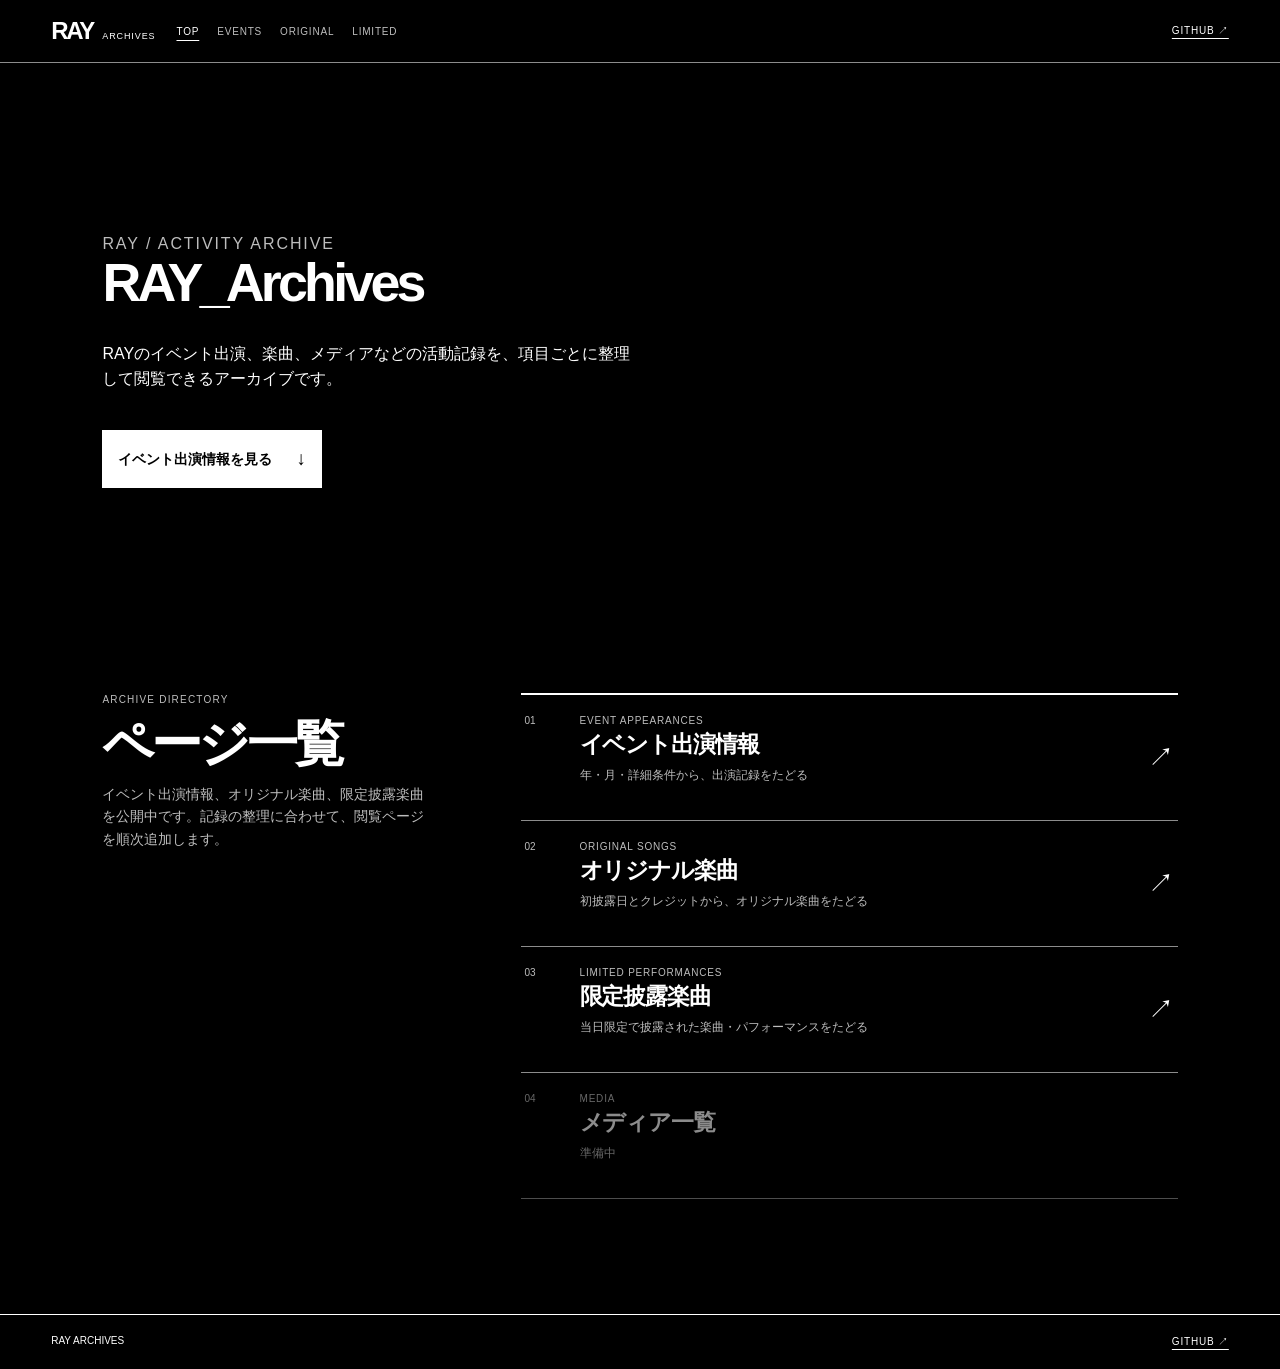
==== commit 9bb97dbf: "Refine top page archive introduction" ====
--- a/index.html
+++ b/index.html
@@ -15,7 +15,7 @@
       <a class="source-link" href="https://github.com/Hamaboh/RAY_Archives" target="_blank" rel="noreferrer">GITHUB ↗</a>
     </header>
     <main>
-      <section class="home-hero" aria-labelledby="page-title"><p class="eyebrow">RAY / ACTIVITY ARCHIVE</p><h1 id="page-title">RAYの活動を、<br /><em>ひとつずつ。</em></h1><p>イベント、楽曲、メディア。活動記録を目的ごとのページに分け、必要な情報に迷わずたどり着けるアーカイブをつくります。</p><a class="primary-link" href="events/">イベント出演情報を見る <span>↓</span></a></section>
+      <section class="home-hero" aria-labelledby="page-title"><p class="eyebrow">RAY / ACTIVITY ARCHIVE</p><h1 id="page-title">RAY_Archives</h1><p>RAYのイベント出演、楽曲、メディアなどの活動記録を、項目ごとに整理して閲覧できるアーカイブです。</p><a class="primary-link" href="events/">イベント出演情報を見る <span>↓</span></a></section>
       <section id="archive-pages" class="archive-pages" aria-labelledby="archive-pages-title"><header><p class="eyebrow">ARCHIVE DIRECTORY</p><h2 id="archive-pages-title">ページ一覧</h2><p>イベント出演情報、オリジナル楽曲、限定披露楽曲を公開中です。記録の整理に合わせて、閲覧ページを順次追加します。</p></header><div class="page-grid"><a class="page-card page-card--active" href="events/"><span class="page-number">01</span><div><p>EVENT APPEARANCES</p><h3>イベント出演情報</h3><span class="page-card-copy">年・月・詳細条件から、出演記録をたどる</span></div><b aria-hidden="true">↗</b></a><a class="page-card page-card--active" href="songs/"><span class="page-number">02</span><div><p>ORIGINAL SONGS</p><h3>オリジナル楽曲</h3><span class="page-card-copy">初披露日とクレジットから、オリジナル楽曲をたどる</span></div><b aria-hidden="true">↗</b></a><a class="page-card page-card--active" href="limited-songs/"><span class="page-number">03</span><div><p>LIMITED PERFORMANCES</p><h3>限定披露楽曲</h3><span class="page-card-copy">当日限定で披露された楽曲・パフォーマンスをたどる</span></div><b aria-hidden="true">↗</b></a><article class="page-card page-card--planned"><span class="page-number">04</span><div><p>MEDIA</p><h3>メディア一覧</h3><span class="page-card-copy">準備中</span></div></article></div></section>
     </main>
     <footer><p>RAY ARCHIVES</p><a href="https://github.com/Hamaboh/RAY_Archives" target="_blank" rel="noreferrer">GITHUB ↗</a></footer>
--- a/site.css
+++ b/site.css
@@ -18,8 +18,8 @@
 main { max-width:var(--max); margin:auto; }
 .eyebrow { margin:0 0 12px; color:var(--subtle); font:500 10px/1.3 "Meiryo UI",Meiryo,sans-serif; letter-spacing:.12em; }
 .home-hero { padding:clamp(72px,11vw,180px) clamp(18px,8vw,125px) clamp(66px,9vw,130px); background:var(--black); }
-.home-hero h1,.page-hero h1 { max-width:920px; margin:0; font:800 clamp(51px,8vw,115px)/1.02 "Meiryo UI",Meiryo,sans-serif; letter-spacing:-.09em; }
-.home-hero h1 em { color:var(--white); font-style:normal; }
+.home-hero h1 { max-width:920px; margin:0; font:800 clamp(32px,4.2vw,58px)/1.04 "Meiryo UI",Meiryo,sans-serif; letter-spacing:-.07em; }
+.page-hero h1 { max-width:920px; margin:0; font:800 clamp(51px,8vw,115px)/1.02 "Meiryo UI",Meiryo,sans-serif; letter-spacing:-.09em; }
 .home-hero > p { max-width:530px; margin:30px 0 0; font-size:16px; }
 .primary-link { display:inline-flex; gap:24px; align-items:center; margin-top:38px; padding:13px 15px; border:1px solid var(--white); background:var(--white); color:var(--black); font-weight:700; text-decoration:none; }
 .primary-link:hover { background:var(--black); color:var(--white); }
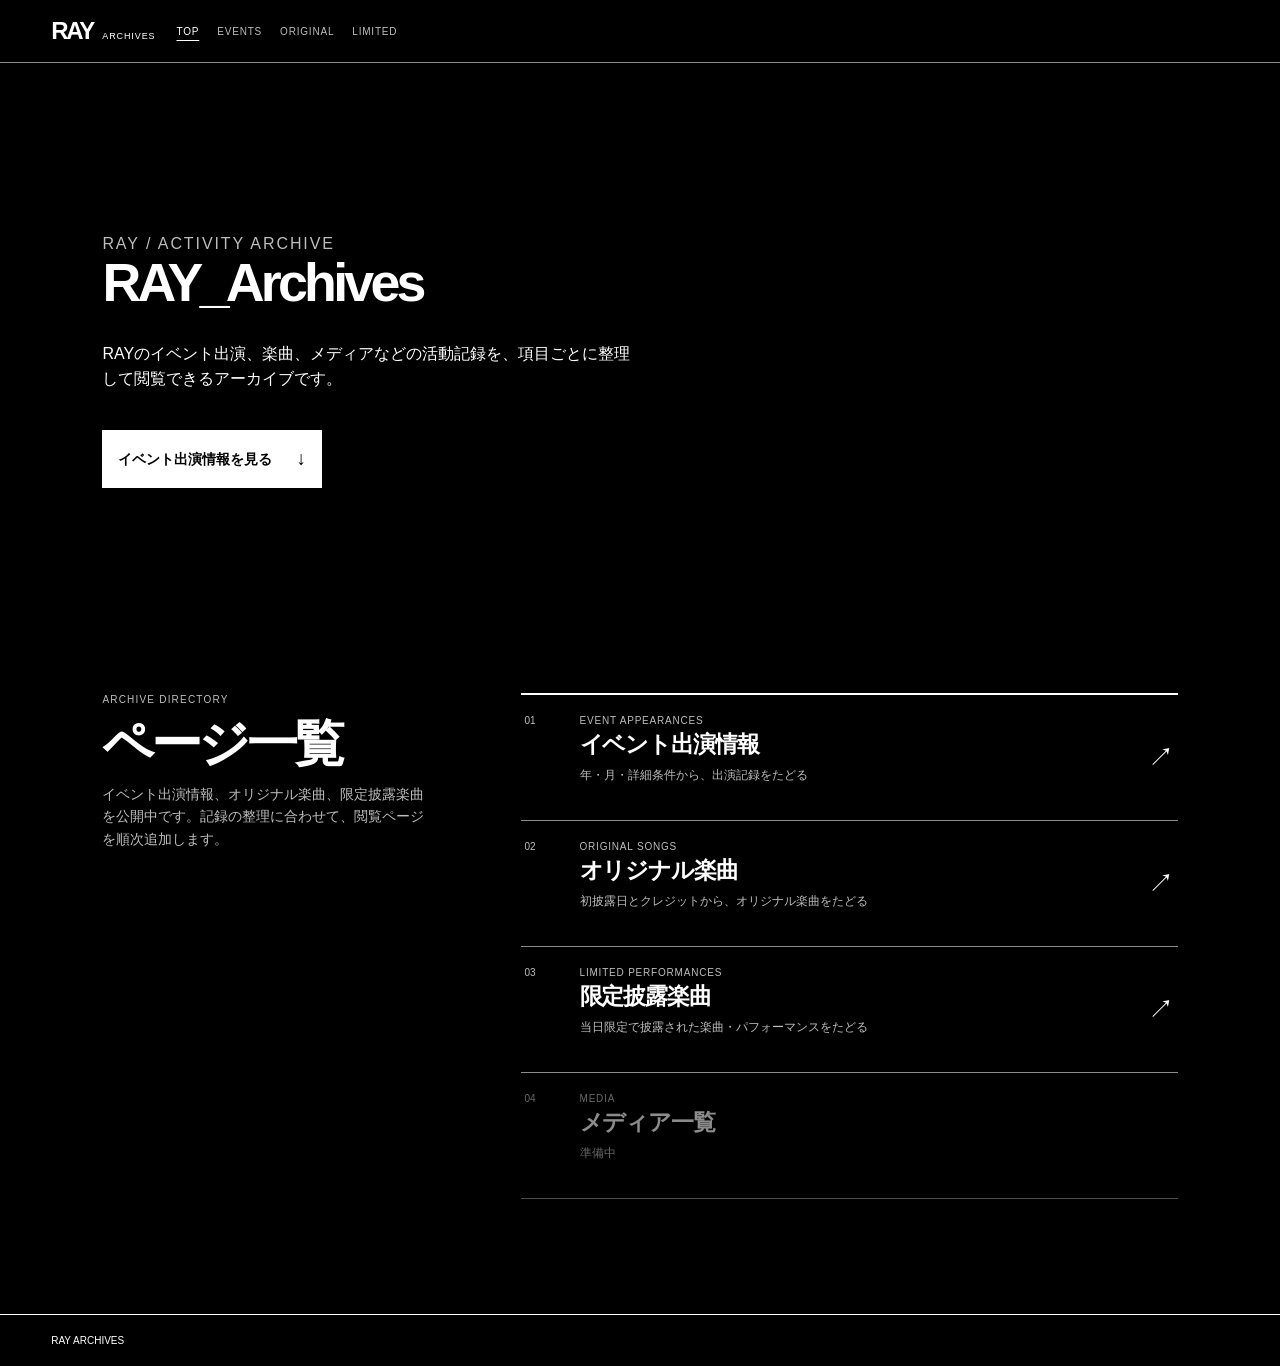
==== commit ecd8f85b: "Remove public source links" ====
--- a/index.html
+++ b/index.html
@@ -12,12 +12,11 @@
     <header class="site-header">
       <a class="wordmark" href="./" aria-label="RAY Archives トップ">RAY <span>ARCHIVES</span></a>
       <nav aria-label="主なページ"><a href="./" aria-current="page">TOP</a><a href="events/">EVENTS</a><a href="songs/">ORIGINAL</a><a href="limited-songs/">LIMITED</a></nav>
-      <a class="source-link" href="https://github.com/Hamaboh/RAY_Archives" target="_blank" rel="noreferrer">GITHUB ↗</a>
     </header>
     <main>
       <section class="home-hero" aria-labelledby="page-title"><p class="eyebrow">RAY / ACTIVITY ARCHIVE</p><h1 id="page-title">RAY_Archives</h1><p>RAYのイベント出演、楽曲、メディアなどの活動記録を、項目ごとに整理して閲覧できるアーカイブです。</p><a class="primary-link" href="events/">イベント出演情報を見る <span>↓</span></a></section>
       <section id="archive-pages" class="archive-pages" aria-labelledby="archive-pages-title"><header><p class="eyebrow">ARCHIVE DIRECTORY</p><h2 id="archive-pages-title">ページ一覧</h2><p>イベント出演情報、オリジナル楽曲、限定披露楽曲を公開中です。記録の整理に合わせて、閲覧ページを順次追加します。</p></header><div class="page-grid"><a class="page-card page-card--active" href="events/"><span class="page-number">01</span><div><p>EVENT APPEARANCES</p><h3>イベント出演情報</h3><span class="page-card-copy">年・月・詳細条件から、出演記録をたどる</span></div><b aria-hidden="true">↗</b></a><a class="page-card page-card--active" href="songs/"><span class="page-number">02</span><div><p>ORIGINAL SONGS</p><h3>オリジナル楽曲</h3><span class="page-card-copy">初披露日とクレジットから、オリジナル楽曲をたどる</span></div><b aria-hidden="true">↗</b></a><a class="page-card page-card--active" href="limited-songs/"><span class="page-number">03</span><div><p>LIMITED PERFORMANCES</p><h3>限定披露楽曲</h3><span class="page-card-copy">当日限定で披露された楽曲・パフォーマンスをたどる</span></div><b aria-hidden="true">↗</b></a><article class="page-card page-card--planned"><span class="page-number">04</span><div><p>MEDIA</p><h3>メディア一覧</h3><span class="page-card-copy">準備中</span></div></article></div></section>
     </main>
-    <footer><p>RAY ARCHIVES</p><a href="https://github.com/Hamaboh/RAY_Archives" target="_blank" rel="noreferrer">GITHUB ↗</a></footer>
+    <footer><p>RAY ARCHIVES</p></footer>
   </body>
 </html>
--- a/site.css
+++ b/site.css
@@ -40,16 +40,18 @@
 .page-card b { align-self:center; font:400 26px/1 "Meiryo UI",Meiryo,sans-serif; }
 .page-card--planned { opacity:.55; }
 
-.page-hero { display:grid; grid-template-columns:minmax(0,1fr) minmax(250px,.47fr); gap:clamp(35px,9vw,145px); align-items:end; padding:clamp(54px,8vw,120px) clamp(18px,8vw,125px) clamp(37px,5vw,70px); background:var(--black); }
+.page-hero { padding:clamp(54px,8vw,120px) clamp(18px,8vw,125px) clamp(37px,5vw,70px); background:var(--black); }
 .page-hero h1 { font-size:clamp(30px,3.8vw,52px); line-height:1.02; letter-spacing:-.07em; }
 .page-hero--events h1 { color:var(--white); }
+.hero-copy { max-width:650px; margin-top:22px; }
 .hero-copy > p { margin:0; font-size:15px; }
 .event-summary { display:flex; gap:26px; margin:32px 0 0; padding-top:14px; border-top:1px solid var(--line); }
 .event-summary div { min-width:90px; }
 .event-summary dt { color:var(--subtle); font:10px "Meiryo UI",Meiryo,sans-serif; letter-spacing:.07em; }
 .event-summary dd { margin:2px 0 0; font:800 28px/1 "Meiryo UI",Meiryo,sans-serif; letter-spacing:-.06em; }
 
-.event-controls { padding:18px clamp(18px,8vw,125px) 30px; background:var(--black); }
+.event-controls,.song-controls { border-top:1px solid rgba(255,255,255,.28); border-bottom:1px solid rgba(255,255,255,.28); background:rgba(255,255,255,.025); }
+.event-controls { padding:20px clamp(18px,8vw,125px) 23px; }
 .filter-toolbar { display:flex; align-items:end; justify-content:space-between; gap:20px; }
 .filter-toolbar .eyebrow { margin-bottom:5px; }
 .filter-toolbar h2 { margin:0; font:800 clamp(23px,3vw,34px)/1.05 "Meiryo UI",Meiryo,sans-serif; letter-spacing:-.07em; }
@@ -109,14 +111,15 @@
 .event-flag select:focus { background:var(--white); color:var(--black); }
 .visually-hidden { position:absolute; width:1px; height:1px; padding:0; overflow:hidden; clip:rect(0,0,0,0); white-space:nowrap; border:0; }
 
-.event-layout { display:grid; grid-template-columns:minmax(250px,.32fr) minmax(0,1fr); align-items:start; gap:clamp(22px,4vw,56px); background:var(--black); }
-.event-years { position:sticky; top:63px; max-height:calc(100vh - 63px); overflow-x:hidden; overflow-y:auto; padding:29px 0 36px clamp(18px,4vw,60px); background:var(--black); }
-.year-nav { display:grid; gap:5px; margin-top:12px; }
-.year-nav button { display:flex; justify-content:space-between; align-items:center; gap:10px; width:100%; padding:10px 14px; border:0; border-radius:3px; background:#111; color:var(--white); cursor:pointer; text-align:left; transition:background .16s ease,color .16s ease,transform .16s ease; }
-.year-nav button[aria-current="true"],.year-nav button:hover { background:var(--white); color:var(--black); transform:translateX(3px); }
+.event-layout { background:var(--black); }
+.event-years { position:sticky; top:63px; z-index:20; display:flex; align-items:center; gap:15px; padding:13px clamp(18px,8vw,125px); border-bottom:1px solid rgba(255,255,255,.2); background:rgba(0,0,0,.96); backdrop-filter:blur(14px); }
+.event-years .eyebrow { flex:0 0 auto; margin:0; }
+.year-nav { display:flex; flex-wrap:wrap; gap:5px; margin:0; }
+.year-nav button { display:flex; justify-content:space-between; align-items:center; gap:10px; width:auto; padding:7px 10px; border:0; border-radius:3px; background:#111; color:var(--white); cursor:pointer; text-align:left; transition:background .16s ease,color .16s ease,transform .16s ease; }
+.year-nav button[aria-current="true"],.year-nav button:hover { background:var(--white); color:var(--black); transform:translateY(-1px); }
 .year-nav span { font:700 13px/1.4 "Meiryo UI",Meiryo,sans-serif; }
 .year-nav b { color:inherit; font:10px "Meiryo UI",Meiryo,sans-serif; }
-.event-results { min-height:740px; padding:32px clamp(18px,5vw,82px) 95px 0; }
+.event-results { min-height:740px; padding:32px clamp(18px,8vw,125px) 95px; }
 .results-header { padding:0 0 8px; }
 .results-header h2 { margin:0; font:800 clamp(25px,2.8vw,39px)/1.08 "Meiryo UI",Meiryo,sans-serif; letter-spacing:-.065em; }
 .results-header p:last-child { max-width:580px; margin:14px 0 0; color:var(--subtle); font-size:12px; }
@@ -181,7 +184,7 @@
 
 .song-summary { gap:20px; }
 .song-summary div { min-width:64px; }
-.song-controls { display:grid; grid-template-columns:minmax(180px,.5fr) minmax(0,1fr); gap:clamp(24px,6vw,90px); align-items:end; padding:18px clamp(18px,8vw,125px) 35px; background:var(--black); }
+.song-controls { display:grid; grid-template-columns:1fr; gap:15px; align-items:end; padding:20px clamp(18px,8vw,125px) 23px; }
 .song-controls-copy .eyebrow { margin-bottom:5px; }
 .song-controls-copy h2 { margin:0; font:800 clamp(23px,3vw,34px)/1.05 "Meiryo UI",Meiryo,sans-serif; letter-spacing:-.07em; }
 .song-controls-copy p:last-child { margin:7px 0 0; color:var(--subtle); font-size:11px; }
@@ -245,12 +248,9 @@
   .filter-logic-group + .filter-category,.filter-logic-group + .filter-category + .filter-category { border-right:0; }
   .event-filters { grid-template-columns:1fr; }
   .event-filter-menu { min-width:0; }
-  .event-layout { display:block; }
-  .event-years { position:static; max-height:none; padding:24px 18px 0; }
-  .year-nav { grid-template-columns:repeat(4,minmax(0,1fr)); gap:5px; }
-  .year-nav button { min-height:42px; padding:9px 8px; }
-  .year-nav button[data-year="all"] { grid-column:1 / -1; }
-  .year-nav button[aria-current="true"],.year-nav button:hover { padding-left:8px; }
+  .event-years { position:sticky; gap:12px; padding:11px 18px; overflow-x:auto; }
+  .year-nav { flex-wrap:nowrap; }
+  .year-nav button { flex:0 0 auto; min-height:34px; padding:7px 9px; white-space:nowrap; }
   .year-nav b { display:none; }
   .event-results { min-height:600px; padding:29px 18px 65px; }
   .song-controls { grid-template-columns:1fr; padding:22px 18px 28px; }
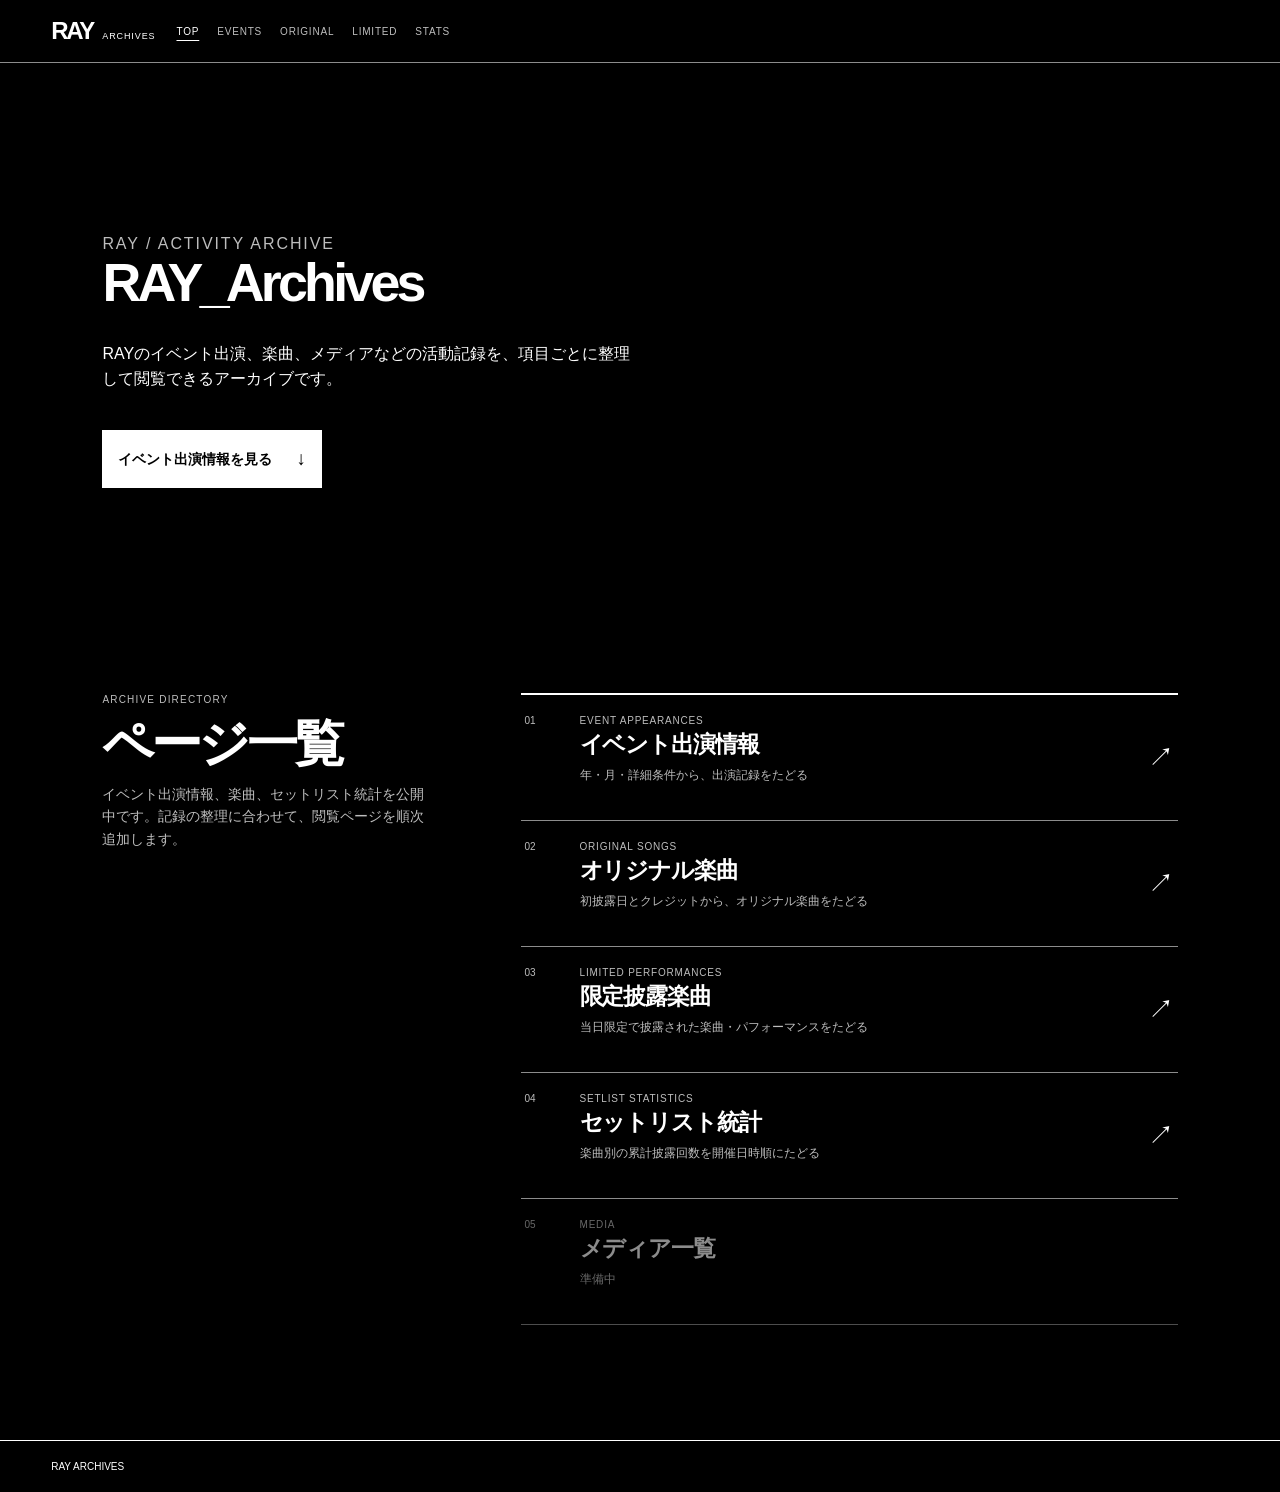
==== commit b56c0d71: "Add setlist statistics and search metadata" ====
--- a/index.html
+++ b/index.html
@@ -4,6 +4,13 @@
     <meta charset="UTF-8" />
     <meta name="viewport" content="width=device-width, initial-scale=1.0" />
     <meta name="description" content="アイドルグループRAYの活動記録を分野ごとに閲覧できるアーカイブ" />
+    <meta name="robots" content="index,follow" />
+    <link rel="canonical" href="https://hamaboh.github.io/RAY_Archives/" />
+    <meta property="og:type" content="website" />
+    <meta property="og:site_name" content="RAY Archives" />
+    <meta property="og:title" content="RAY Archives" />
+    <meta property="og:description" content="RAYのイベント出演、楽曲、セットリスト統計を閲覧できるアーカイブ" />
+    <meta property="og:url" content="https://hamaboh.github.io/RAY_Archives/" />
     <title>RAY Archives</title>
     <link rel="stylesheet" href="site.css?v=20261107-song-pages" />
   </head>
@@ -11,11 +18,11 @@
     <a class="skip-link" href="#archive-pages">ページ一覧へ移動</a>
     <header class="site-header">
       <a class="wordmark" href="./" aria-label="RAY Archives トップ">RAY <span>ARCHIVES</span></a>
-      <nav aria-label="主なページ"><a href="./" aria-current="page">TOP</a><a href="events/">EVENTS</a><a href="songs/">ORIGINAL</a><a href="limited-songs/">LIMITED</a></nav>
+      <nav aria-label="主なページ"><a href="./" aria-current="page">TOP</a><a href="events/">EVENTS</a><a href="songs/">ORIGINAL</a><a href="limited-songs/">LIMITED</a><a href="statistics/">STATS</a></nav>
     </header>
     <main>
       <section class="home-hero" aria-labelledby="page-title"><p class="eyebrow">RAY / ACTIVITY ARCHIVE</p><h1 id="page-title">RAY_Archives</h1><p>RAYのイベント出演、楽曲、メディアなどの活動記録を、項目ごとに整理して閲覧できるアーカイブです。</p><a class="primary-link" href="events/">イベント出演情報を見る <span>↓</span></a></section>
-      <section id="archive-pages" class="archive-pages" aria-labelledby="archive-pages-title"><header><p class="eyebrow">ARCHIVE DIRECTORY</p><h2 id="archive-pages-title">ページ一覧</h2><p>イベント出演情報、オリジナル楽曲、限定披露楽曲を公開中です。記録の整理に合わせて、閲覧ページを順次追加します。</p></header><div class="page-grid"><a class="page-card page-card--active" href="events/"><span class="page-number">01</span><div><p>EVENT APPEARANCES</p><h3>イベント出演情報</h3><span class="page-card-copy">年・月・詳細条件から、出演記録をたどる</span></div><b aria-hidden="true">↗</b></a><a class="page-card page-card--active" href="songs/"><span class="page-number">02</span><div><p>ORIGINAL SONGS</p><h3>オリジナル楽曲</h3><span class="page-card-copy">初披露日とクレジットから、オリジナル楽曲をたどる</span></div><b aria-hidden="true">↗</b></a><a class="page-card page-card--active" href="limited-songs/"><span class="page-number">03</span><div><p>LIMITED PERFORMANCES</p><h3>限定披露楽曲</h3><span class="page-card-copy">当日限定で披露された楽曲・パフォーマンスをたどる</span></div><b aria-hidden="true">↗</b></a><article class="page-card page-card--planned"><span class="page-number">04</span><div><p>MEDIA</p><h3>メディア一覧</h3><span class="page-card-copy">準備中</span></div></article></div></section>
+      <section id="archive-pages" class="archive-pages" aria-labelledby="archive-pages-title"><header><p class="eyebrow">ARCHIVE DIRECTORY</p><h2 id="archive-pages-title">ページ一覧</h2><p>イベント出演情報、楽曲、セットリスト統計を公開中です。記録の整理に合わせて、閲覧ページを順次追加します。</p></header><div class="page-grid"><a class="page-card page-card--active" href="events/"><span class="page-number">01</span><div><p>EVENT APPEARANCES</p><h3>イベント出演情報</h3><span class="page-card-copy">年・月・詳細条件から、出演記録をたどる</span></div><b aria-hidden="true">↗</b></a><a class="page-card page-card--active" href="songs/"><span class="page-number">02</span><div><p>ORIGINAL SONGS</p><h3>オリジナル楽曲</h3><span class="page-card-copy">初披露日とクレジットから、オリジナル楽曲をたどる</span></div><b aria-hidden="true">↗</b></a><a class="page-card page-card--active" href="limited-songs/"><span class="page-number">03</span><div><p>LIMITED PERFORMANCES</p><h3>限定披露楽曲</h3><span class="page-card-copy">当日限定で披露された楽曲・パフォーマンスをたどる</span></div><b aria-hidden="true">↗</b></a><a class="page-card page-card--active" href="statistics/"><span class="page-number">04</span><div><p>SETLIST STATISTICS</p><h3>セットリスト統計</h3><span class="page-card-copy">楽曲別の累計披露回数を開催日時順にたどる</span></div><b aria-hidden="true">↗</b></a><article class="page-card page-card--planned"><span class="page-number">05</span><div><p>MEDIA</p><h3>メディア一覧</h3><span class="page-card-copy">準備中</span></div></article></div></section>
     </main>
     <footer><p>RAY ARCHIVES</p></footer>
   </body>
--- a/site.css
+++ b/site.css
@@ -46,6 +46,7 @@
 .hero-copy { max-width:650px; margin-top:22px; }
 .hero-copy > p { margin:0; font-size:15px; }
 .event-summary { display:flex; gap:26px; margin:32px 0 0; padding-top:14px; border-top:1px solid var(--line); }
+.page-hero--events .event-summary { padding-top:0; border-top:0; }
 .event-summary div { min-width:90px; }
 .event-summary dt { color:var(--subtle); font:10px "Meiryo UI",Meiryo,sans-serif; letter-spacing:.07em; }
 .event-summary dd { margin:2px 0 0; font:800 28px/1 "Meiryo UI",Meiryo,sans-serif; letter-spacing:-.06em; }
@@ -188,7 +189,7 @@
 .song-controls-copy .eyebrow { margin-bottom:5px; }
 .song-controls-copy h2 { margin:0; font:800 clamp(23px,3vw,34px)/1.05 "Meiryo UI",Meiryo,sans-serif; letter-spacing:-.07em; }
 .song-controls-copy p:last-child { margin:7px 0 0; color:var(--subtle); font-size:11px; }
-.song-filter-fields { display:grid; grid-template-columns:minmax(180px,1.22fr) minmax(156px,.9fr) minmax(120px,.7fr) minmax(110px,.58fr); gap:7px; }
+.song-filter-fields { display:grid; grid-template-columns:minmax(170px,1.22fr) minmax(150px,.9fr) minmax(120px,.7fr) minmax(120px,.72fr) minmax(110px,.58fr); gap:7px; }
 .song-filter-fields label,.song-search-scope { display:grid; gap:5px; min-width:0; margin:0; padding:0; border:0; color:var(--subtle); font:9px/1 "Meiryo UI",Meiryo,sans-serif; letter-spacing:.09em; }
 .song-search-scope legend { padding:0; }
 .song-filter-fields input,.song-filter-fields select { width:100%; min-width:0; height:37px; padding:0 10px; border:1px solid var(--line); border-radius:3px; outline:0; background:#080808; color:var(--white); font:12px "Meiryo UI",Meiryo,sans-serif; letter-spacing:0; }
@@ -224,6 +225,30 @@
 .song-credits dd { margin:0; font-size:11px; line-height:1.4; overflow-wrap:anywhere; }
 .song-card:hover .song-credits dl { border-color:rgba(0,0,0,.22); }
 .song-card:hover .song-credits dt { color:#333; }
+.song-event-link { display:inline-flex; align-items:center; gap:12px; margin-top:9px; padding:5px 8px; border:1px solid rgba(255,255,255,.42); border-radius:2px; color:var(--white); font:600 10px "Meiryo UI",Meiryo,sans-serif; letter-spacing:.02em; text-decoration:none; }
+.song-event-link span { font:15px/1 Arial,sans-serif; }
+.song-event-link:hover,.song-event-link:focus-visible { background:var(--white); color:var(--black); outline:0; }
+.song-card:hover .song-event-link { border-color:rgba(0,0,0,.45); color:var(--black); }
+.song-card:hover .song-event-link:hover,.song-card:hover .song-event-link:focus-visible { background:var(--black); color:var(--white); }
+
+.page-hero--statistics .hero-copy { max-width:670px; margin:22px 0 0; font-size:15px; }
+.statistics-results { min-height:680px; padding:32px clamp(18px,8vw,125px) 95px; background:var(--black); }
+.statistics-results .results-header { max-width:670px; }
+.statistics-note { margin:28px 0 11px; color:var(--subtle); font-size:11px; }
+.statistics-chart-scroll { overflow-x:auto; padding:12px 0 8px; border-top:1px solid rgba(255,255,255,.32); border-bottom:1px solid rgba(255,255,255,.2); scrollbar-color:rgba(255,255,255,.45) transparent; }
+.statistics-chart svg { display:block; min-width:840px; }
+.statistics-grid line { stroke:rgba(255,255,255,.17); stroke-width:1; }
+.statistics-grid text,.statistics-date { fill:var(--subtle); font:9px "Meiryo UI",Meiryo,sans-serif; }
+.statistics-axis { stroke:rgba(255,255,255,.58); stroke-width:1; }
+.statistics-series { color:var(--series); transition:opacity .16s ease; }
+.statistics-series polyline { fill:none; stroke:var(--series); stroke-width:2; stroke-linejoin:round; stroke-linecap:round; }
+.statistics-series circle { fill:var(--series); stroke:var(--black); stroke-width:1; }
+.statistics-series.is-hidden { opacity:.08; }
+.statistics-legend { display:flex; flex-wrap:wrap; gap:5px 7px; margin:14px 0 0; padding:0; list-style:none; }
+.statistics-legend button { display:flex; align-items:center; gap:6px; padding:4px 6px; border:1px solid rgba(255,255,255,.24); border-radius:2px; background:transparent; color:var(--white); cursor:pointer; font:10px/1.25 "Meiryo UI",Meiryo,sans-serif; text-align:left; }
+.statistics-legend button:hover,.statistics-legend button:focus-visible { border-color:var(--white); outline:0; }
+.statistics-legend button[aria-pressed="false"] { opacity:.38; text-decoration:line-through; }
+.statistics-legend i { display:block; flex:0 0 auto; width:8px; height:8px; border-radius:50%; background:var(--series); }
 
 footer { display:flex; justify-content:space-between; gap:20px; padding:20px clamp(18px,4vw,60px); border-top:1px solid var(--white); background:var(--black); color:var(--white); font:10px "Meiryo UI",Meiryo,sans-serif; }
 footer p { margin:0; }
@@ -258,6 +283,7 @@
   .song-search { grid-column:1 / -1; }
   .song-search-scope { grid-column:1 / -1; }
   .song-results { min-height:0; padding:28px 18px 70px; }
+  .statistics-results { min-height:0; padding:28px 18px 70px; }
   .song-card-main { grid-template-columns:minmax(90px,.5fr) minmax(0,1.5fr) minmax(82px,.42fr); gap:9px 12px; }
   .song-meta div:last-child { grid-column:3; }
   .event-month { margin-top:25px; }
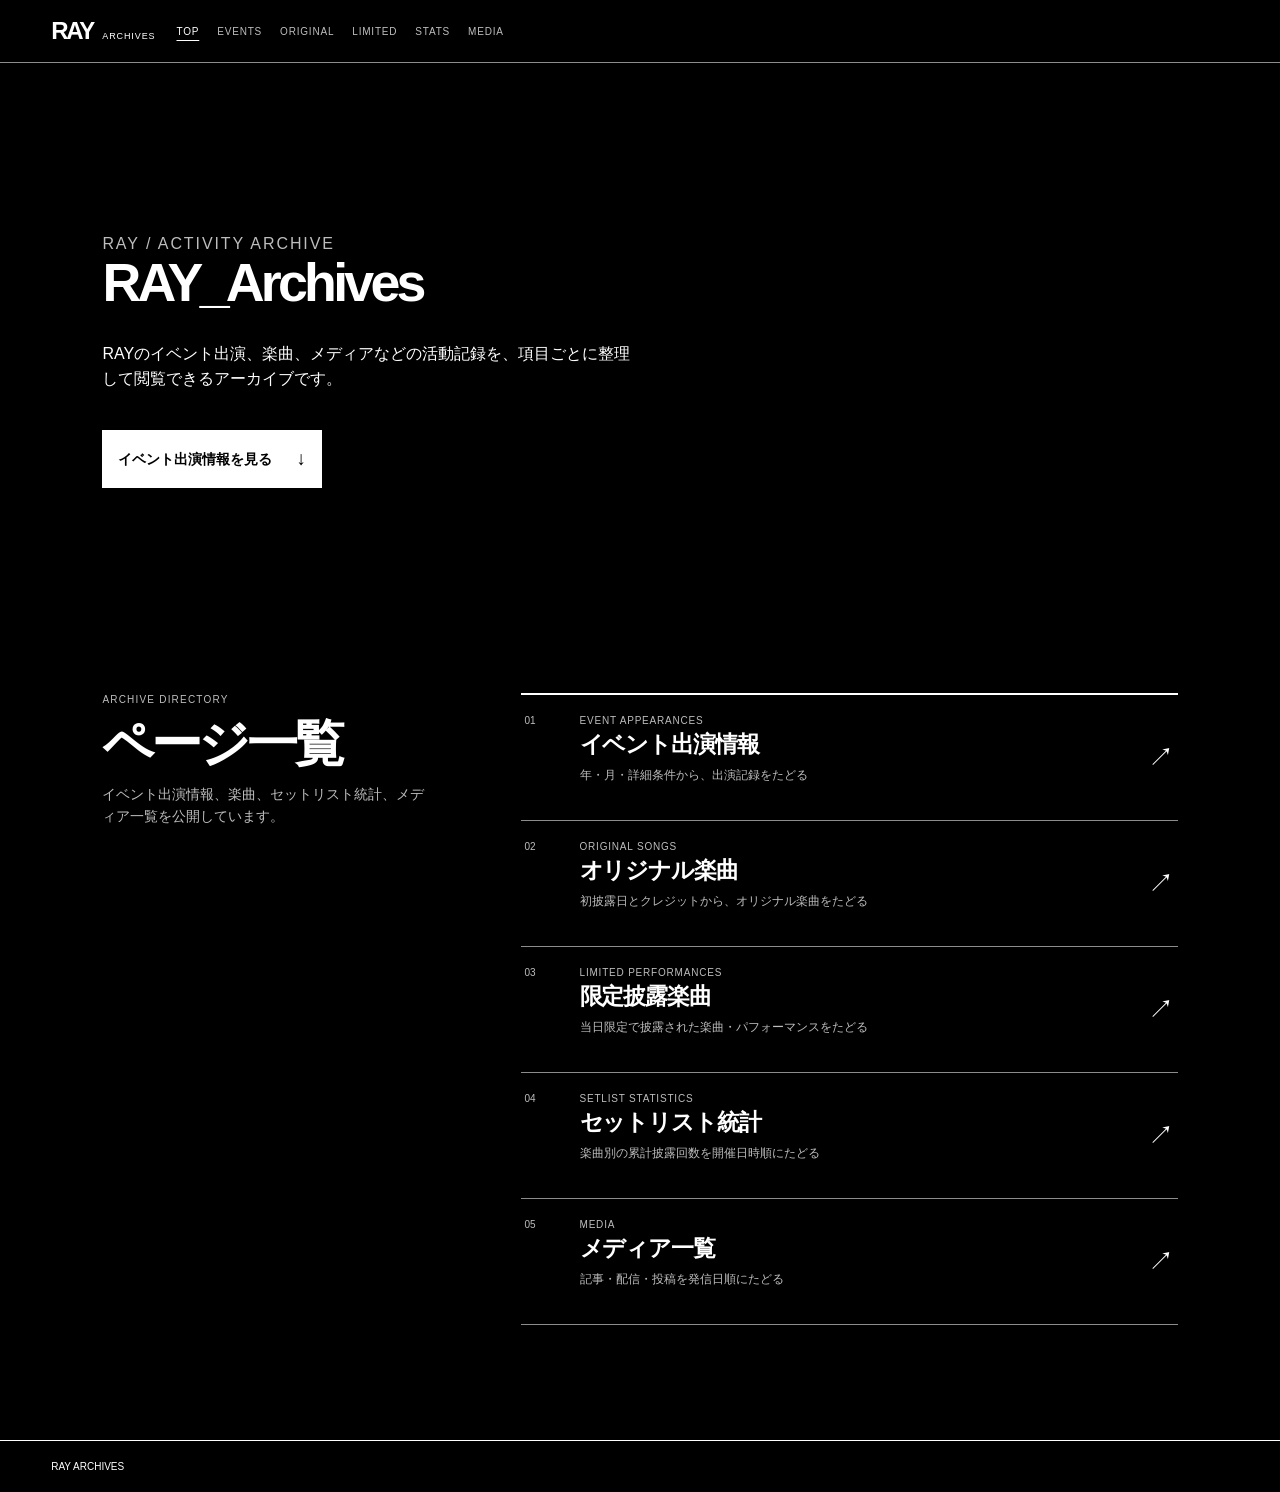
==== commit bacc8127: "Add media archive page" ====
--- a/index.html
+++ b/index.html
@@ -5,6 +5,7 @@
     <meta name="viewport" content="width=device-width, initial-scale=1.0" />
     <meta name="description" content="アイドルグループRAYの活動記録を分野ごとに閲覧できるアーカイブ" />
     <meta name="robots" content="index,follow" />
+    <meta name="google-site-verification" content="TF4WVhsZFQbN4tltDqkndMN8Iw1hAvyY95iJapKGbL4" />
     <link rel="canonical" href="https://hamaboh.github.io/RAY_Archives/" />
     <meta property="og:type" content="website" />
     <meta property="og:site_name" content="RAY Archives" />
@@ -18,11 +19,11 @@
     <a class="skip-link" href="#archive-pages">ページ一覧へ移動</a>
     <header class="site-header">
       <a class="wordmark" href="./" aria-label="RAY Archives トップ">RAY <span>ARCHIVES</span></a>
-      <nav aria-label="主なページ"><a href="./" aria-current="page">TOP</a><a href="events/">EVENTS</a><a href="songs/">ORIGINAL</a><a href="limited-songs/">LIMITED</a><a href="statistics/">STATS</a></nav>
+      <nav aria-label="主なページ"><a href="./" aria-current="page">TOP</a><a href="events/">EVENTS</a><a href="songs/">ORIGINAL</a><a href="limited-songs/">LIMITED</a><a href="statistics/">STATS</a><a href="media/">MEDIA</a></nav>
     </header>
     <main>
       <section class="home-hero" aria-labelledby="page-title"><p class="eyebrow">RAY / ACTIVITY ARCHIVE</p><h1 id="page-title">RAY_Archives</h1><p>RAYのイベント出演、楽曲、メディアなどの活動記録を、項目ごとに整理して閲覧できるアーカイブです。</p><a class="primary-link" href="events/">イベント出演情報を見る <span>↓</span></a></section>
-      <section id="archive-pages" class="archive-pages" aria-labelledby="archive-pages-title"><header><p class="eyebrow">ARCHIVE DIRECTORY</p><h2 id="archive-pages-title">ページ一覧</h2><p>イベント出演情報、楽曲、セットリスト統計を公開中です。記録の整理に合わせて、閲覧ページを順次追加します。</p></header><div class="page-grid"><a class="page-card page-card--active" href="events/"><span class="page-number">01</span><div><p>EVENT APPEARANCES</p><h3>イベント出演情報</h3><span class="page-card-copy">年・月・詳細条件から、出演記録をたどる</span></div><b aria-hidden="true">↗</b></a><a class="page-card page-card--active" href="songs/"><span class="page-number">02</span><div><p>ORIGINAL SONGS</p><h3>オリジナル楽曲</h3><span class="page-card-copy">初披露日とクレジットから、オリジナル楽曲をたどる</span></div><b aria-hidden="true">↗</b></a><a class="page-card page-card--active" href="limited-songs/"><span class="page-number">03</span><div><p>LIMITED PERFORMANCES</p><h3>限定披露楽曲</h3><span class="page-card-copy">当日限定で披露された楽曲・パフォーマンスをたどる</span></div><b aria-hidden="true">↗</b></a><a class="page-card page-card--active" href="statistics/"><span class="page-number">04</span><div><p>SETLIST STATISTICS</p><h3>セットリスト統計</h3><span class="page-card-copy">楽曲別の累計披露回数を開催日時順にたどる</span></div><b aria-hidden="true">↗</b></a><article class="page-card page-card--planned"><span class="page-number">05</span><div><p>MEDIA</p><h3>メディア一覧</h3><span class="page-card-copy">準備中</span></div></article></div></section>
+      <section id="archive-pages" class="archive-pages" aria-labelledby="archive-pages-title"><header><p class="eyebrow">ARCHIVE DIRECTORY</p><h2 id="archive-pages-title">ページ一覧</h2><p>イベント出演情報、楽曲、セットリスト統計、メディア一覧を公開しています。</p></header><div class="page-grid"><a class="page-card page-card--active" href="events/"><span class="page-number">01</span><div><p>EVENT APPEARANCES</p><h3>イベント出演情報</h3><span class="page-card-copy">年・月・詳細条件から、出演記録をたどる</span></div><b aria-hidden="true">↗</b></a><a class="page-card page-card--active" href="songs/"><span class="page-number">02</span><div><p>ORIGINAL SONGS</p><h3>オリジナル楽曲</h3><span class="page-card-copy">初披露日とクレジットから、オリジナル楽曲をたどる</span></div><b aria-hidden="true">↗</b></a><a class="page-card page-card--active" href="limited-songs/"><span class="page-number">03</span><div><p>LIMITED PERFORMANCES</p><h3>限定披露楽曲</h3><span class="page-card-copy">当日限定で披露された楽曲・パフォーマンスをたどる</span></div><b aria-hidden="true">↗</b></a><a class="page-card page-card--active" href="statistics/"><span class="page-number">04</span><div><p>SETLIST STATISTICS</p><h3>セットリスト統計</h3><span class="page-card-copy">楽曲別の累計披露回数を開催日時順にたどる</span></div><b aria-hidden="true">↗</b></a><a class="page-card page-card--active" href="media/"><span class="page-number">05</span><div><p>MEDIA</p><h3>メディア一覧</h3><span class="page-card-copy">記事・配信・投稿を発信日順にたどる</span></div><b aria-hidden="true">↗</b></a></div></section>
     </main>
     <footer><p>RAY ARCHIVES</p></footer>
   </body>
--- a/site.css
+++ b/site.css
@@ -183,6 +183,24 @@
 .event-card:hover .event-purchase-benefits p,.event-card:hover .event-purchase-benefits li { color:var(--black); }
 .empty-state { padding:48px 0; color:var(--subtle); }
 
+.media-results { min-height:680px; padding:32px clamp(18px,8vw,125px) 95px; background:var(--black); }
+.media-results .results-header { max-width:600px; }
+#media-list { display:grid; gap:5px; margin-top:29px; }
+.media-card { display:grid; grid-template-columns:104px minmax(0,1fr) auto minmax(110px,.2fr); gap:12px; align-items:center; min-width:0; padding:10px 13px; border:0; border-radius:4px; background:rgba(255,255,255,.07); transition:background .16s ease,color .16s ease; }
+.media-card:hover { background:var(--white); color:var(--black); }
+.media-card time { color:var(--subtle); font:10px/1.35 "Meiryo UI",Meiryo,sans-serif; letter-spacing:.02em; }
+.media-card-main { min-width:0; }
+.media-card-main p { margin:0 0 2px; color:var(--subtle); font:9px/1.2 "Meiryo UI",Meiryo,sans-serif; letter-spacing:.08em; }
+.media-card-main h3 { margin:0; font:700 14px/1.38 "Meiryo UI",Meiryo,sans-serif; overflow-wrap:anywhere; }
+.media-link { display:inline-flex; align-items:center; justify-content:space-between; gap:10px; min-height:30px; padding:5px 8px; border:1px solid rgba(255,255,255,.42); border-radius:2px; color:var(--white); font:600 10px/1.2 "Meiryo UI",Meiryo,sans-serif; letter-spacing:.02em; text-decoration:none; white-space:nowrap; }
+.media-link span { font:15px/1 Arial,sans-serif; }
+.media-link:hover,.media-link:focus-visible { background:var(--white); color:var(--black); outline:0; }
+.media-artists { min-width:0; }
+.media-card:hover time,.media-card:hover .media-card-main p { color:#333; }
+.media-card:hover .event-performers li { border-color:rgba(0,0,0,.42); color:var(--black); }
+.media-card:hover .media-link { border-color:rgba(0,0,0,.46); color:var(--black); }
+.media-card:hover .media-link:hover,.media-card:hover .media-link:focus-visible { background:var(--black); color:var(--white); }
+
 .song-summary { gap:20px; }
 .song-summary div { min-width:64px; }
 .song-controls { display:grid; grid-template-columns:1fr; gap:15px; align-items:end; padding:20px clamp(18px,8vw,125px) 23px; }
@@ -235,28 +253,58 @@
 .statistics-results { min-height:680px; padding:32px clamp(18px,8vw,125px) 95px; background:var(--black); }
 .statistics-results .results-header { max-width:670px; }
 .statistics-note { margin:28px 0 11px; color:var(--subtle); font-size:11px; }
-.statistics-chart-scroll { overflow-x:auto; padding:12px 0 8px; border-top:1px solid rgba(255,255,255,.32); border-bottom:1px solid rgba(255,255,255,.2); scrollbar-color:rgba(255,255,255,.45) transparent; }
-.statistics-chart svg { display:block; min-width:840px; }
+.statistics-chart-scroll { position:relative; overflow-x:auto; padding:12px 0 8px; border-top:1px solid rgba(255,255,255,.32); border-bottom:1px solid rgba(255,255,255,.2); scrollbar-color:rgba(255,255,255,.45) transparent; }
+.statistics-chart svg { display:block; }
 .statistics-grid line { stroke:rgba(255,255,255,.17); stroke-width:1; }
 .statistics-grid text,.statistics-date { fill:var(--subtle); font:9px "Meiryo UI",Meiryo,sans-serif; }
 .statistics-axis { stroke:rgba(255,255,255,.58); stroke-width:1; }
 .statistics-series { color:var(--series); transition:opacity .16s ease; }
-.statistics-series polyline { fill:none; stroke:var(--series); stroke-width:2; stroke-linejoin:round; stroke-linecap:round; }
-.statistics-series circle { fill:var(--series); stroke:var(--black); stroke-width:1; }
-.statistics-series.is-hidden { opacity:.08; }
-.statistics-legend { display:flex; flex-wrap:wrap; gap:5px 7px; margin:14px 0 0; padding:0; list-style:none; }
-.statistics-legend button { display:flex; align-items:center; gap:6px; padding:4px 6px; border:1px solid rgba(255,255,255,.24); border-radius:2px; background:transparent; color:var(--white); cursor:pointer; font:10px/1.25 "Meiryo UI",Meiryo,sans-serif; text-align:left; }
-.statistics-legend button:hover,.statistics-legend button:focus-visible { border-color:var(--white); outline:0; }
-.statistics-legend button[aria-pressed="false"] { opacity:.38; text-decoration:line-through; }
-.statistics-legend i { display:block; flex:0 0 auto; width:8px; height:8px; border-radius:50%; background:var(--series); }
+.statistics-series-line { fill:none; stroke:var(--series); stroke-width:2; stroke-linejoin:round; stroke-linecap:round; pointer-events:none; }
+.statistics-series-hit { fill:none; stroke:transparent; stroke-width:12; stroke-linejoin:round; stroke-linecap:round; cursor:default; }
+.statistics-series circle { fill:var(--series); stroke:var(--black); stroke-width:1.2; }
+.statistics-tooltip { position:absolute; z-index:2; width:max-content; max-width:none; padding:7px 10px; border:1px solid rgba(164,195,255,.95); border-left:3px solid #7aa5ff; border-radius:6px; background:linear-gradient(135deg,#f4f7ff 0%,#dbe8ff 100%); box-shadow:0 8px 20px rgba(0,0,0,.32),0 1px 0 rgba(255,255,255,.7) inset; color:#18243a; font:400 11px/1.35 "Meiryo UI",Meiryo,sans-serif; letter-spacing:.02em; pointer-events:none; white-space:pre; }
+.statistics-filters { display:grid; gap:17px; margin-top:19px; padding:17px 0 0; border-top:1px solid rgba(255,255,255,.32); }
+.statistics-filter-heading { display:flex; align-items:center; justify-content:space-between; gap:16px; }
+.statistics-filter-heading .eyebrow { margin:0; }
+.statistics-filter-clear { padding:0; border:0; background:transparent; color:var(--subtle); cursor:pointer; font:10px "Meiryo UI",Meiryo,sans-serif; text-decoration:underline; text-underline-offset:3px; }
+.statistics-filter-clear:hover,.statistics-filter-clear:focus-visible { color:var(--white); outline:0; }
+.statistics-filter-clear:disabled { visibility:hidden; }
+.statistics-filter-group { display:grid; gap:8px; }
+.statistics-filter-group h3 { margin:0; color:var(--subtle); font:10px "Meiryo UI",Meiryo,sans-serif; font-weight:400; letter-spacing:.09em; }
+.statistics-filter-tabs { display:flex; flex-wrap:wrap; gap:6px; }
+.statistics-filter-tab { min-height:31px; padding:6px 10px; border:1px solid rgba(255,255,255,.26); border-radius:2px; background:transparent; color:var(--subtle); cursor:pointer; font:11px/1.15 "Meiryo UI",Meiryo,sans-serif; transition:background .14s ease,border-color .14s ease,color .14s ease; }
+.statistics-filter-tab:hover,.statistics-filter-tab:focus-visible { border-color:rgba(255,255,255,.8); color:var(--white); outline:0; }
+.statistics-filter-tab[aria-pressed="true"] { border-color:var(--white); background:var(--white); color:var(--black); }
+.statistics-form-select { width:min(100%,420px); min-height:34px; padding:6px 32px 6px 10px; border:1px solid rgba(255,255,255,.32); border-radius:2px; background:var(--black); color:var(--white); font:11px/1.2 "Meiryo UI",Meiryo,sans-serif; }
+.statistics-form-select:hover,.statistics-form-select:focus-visible { border-color:var(--white); outline:0; }
+.statistics-form-select option { background:var(--black); color:var(--white); }
+.statistics-filter-copy { margin:0; color:var(--subtle); font-size:10px; line-height:1.7; }
+.statistics-table-section { margin-top:30px; padding-top:18px; border-top:1px solid rgba(255,255,255,.32); }
+.statistics-table-heading { display:flex; align-items:baseline; justify-content:space-between; gap:18px; margin-bottom:10px; }
+.statistics-table-heading .eyebrow { margin:0; }
+.statistics-table-heading h3 { margin:0; color:var(--subtle); font:10px "Meiryo UI",Meiryo,sans-serif; font-weight:400; letter-spacing:.06em; }
+.statistics-table-groups { display:grid; gap:22px; }
+.statistics-table-groups--with-ray { grid-template-columns:minmax(0,1fr) minmax(0,1fr); align-items:start; gap:clamp(28px,5vw,76px); }
+.statistics-table-others { display:grid; gap:22px; }
+.statistics-artist-table { display:flex; flex-direction:column; align-items:flex-start; gap:8px; }
+.statistics-artist-table h4 { margin:0; color:var(--white); font:12px/1.2 "Meiryo UI",Meiryo,sans-serif; font-weight:400; letter-spacing:.04em; }
+.statistics-table-scroll { display:inline-block; max-width:100%; overflow-x:auto; border:1px solid rgba(255,255,255,.48); vertical-align:top; }
+.statistics-table-scroll table { width:max-content; min-width:260px; border-collapse:collapse; font:12px/1.45 "Meiryo UI",Meiryo,sans-serif; }
+.statistics-table-scroll th { padding:8px 12px; border-bottom:1px solid rgba(255,255,255,.58); color:var(--subtle); font-size:10px; font-weight:400; text-align:left; white-space:nowrap; }
+.statistics-table-scroll td { padding:9px 12px; border-bottom:1px solid rgba(255,255,255,.15); white-space:nowrap; }
+.statistics-table-scroll th + th,.statistics-table-scroll td + td { border-left:1px solid rgba(255,255,255,.18); }
+.statistics-table-scroll th:last-child,.statistics-table-scroll td:last-child { text-align:right; }
 
 footer { display:flex; justify-content:space-between; gap:20px; padding:20px clamp(18px,4vw,60px); border-top:1px solid var(--white); background:var(--black); color:var(--white); font:10px "Meiryo UI",Meiryo,sans-serif; }
 footer p { margin:0; }
 footer a { color:var(--white); text-decoration:underline; text-underline-offset:4px; }
 
 @media (max-width:760px) {
-  .site-header { min-height:57px; }
-  .site-header nav { gap:12px; }
+  .site-header { gap:11px; min-height:57px; padding-right:18px; }
+  .wordmark { font-size:20px; }
+  .wordmark span { display:none; }
+  .site-header nav { gap:9px; min-width:0; }
+  .site-header nav a { font-size:9px; letter-spacing:.04em; white-space:nowrap; }
   .source-link { display:none; }
   .home-hero { padding-top:72px; }
   .home-hero > p { font-size:14px; }
@@ -283,15 +331,29 @@
   .song-search { grid-column:1 / -1; }
   .song-search-scope { grid-column:1 / -1; }
   .song-results { min-height:0; padding:28px 18px 70px; }
+  .media-results { min-height:0; padding:28px 18px 70px; }
   .statistics-results { min-height:0; padding:28px 18px 70px; }
-  .song-card-main { grid-template-columns:minmax(90px,.5fr) minmax(0,1.5fr) minmax(82px,.42fr); gap:9px 12px; }
-  .song-meta div:last-child { grid-column:3; }
+  .song-card-main { grid-template-columns:1fr; align-items:start; gap:9px; }
+  .song-card h3 { order:1; }
+  .song-meta { display:grid; grid-template-columns:1fr; order:2; gap:8px; margin:0; }
+  .song-meta div,.song-meta div:last-child { display:grid; grid-template-columns:76px minmax(0,1fr); grid-column:auto; gap:10px; align-items:baseline; }
+  .song-meta dd { margin:0; }
+  .song-date { order:3; margin-top:1px; }
   .event-month { margin-top:25px; }
   .event-card { grid-template-columns:46px minmax(0,1fr); gap:10px; }
   .event-card time strong { font-size:21px; }
   .event-card-summary { grid-template-columns:1fr; gap:5px; }
   .event-performers { justify-content:flex-start; }
   .event-detail-content--with-setlist { grid-template-columns:1fr; }
+  .media-card { grid-template-columns:1fr; gap:7px; padding:11px 12px; }
+  .media-card time { order:3; }
+  .media-card-main { order:1; }
+  .media-link { order:4; width:max-content; }
+  .media-artists { order:2; justify-content:flex-start; }
   footer { display:block; }
   footer>* { display:block; margin:7px 0!important; }
 }
+
+@media (max-width:540px) {
+  .statistics-table-groups--with-ray { grid-template-columns:1fr; gap:22px; }
+}
